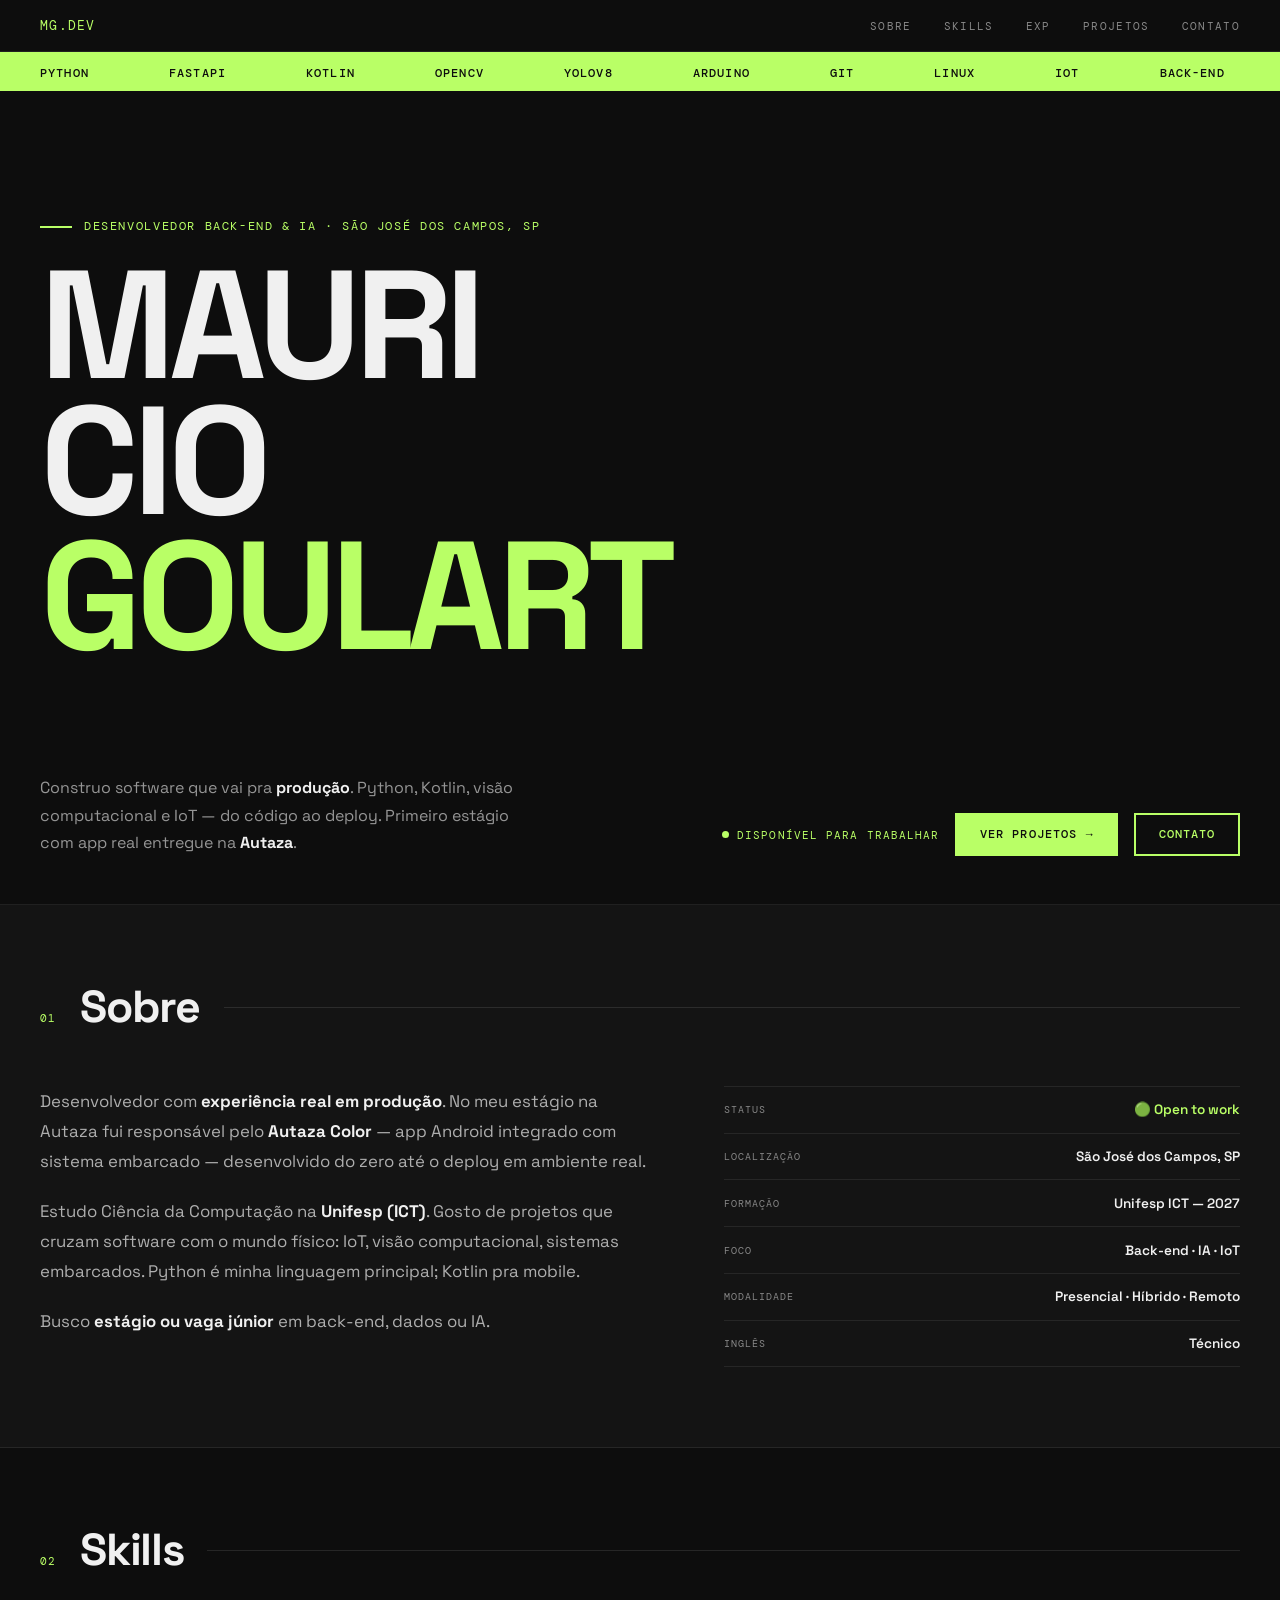
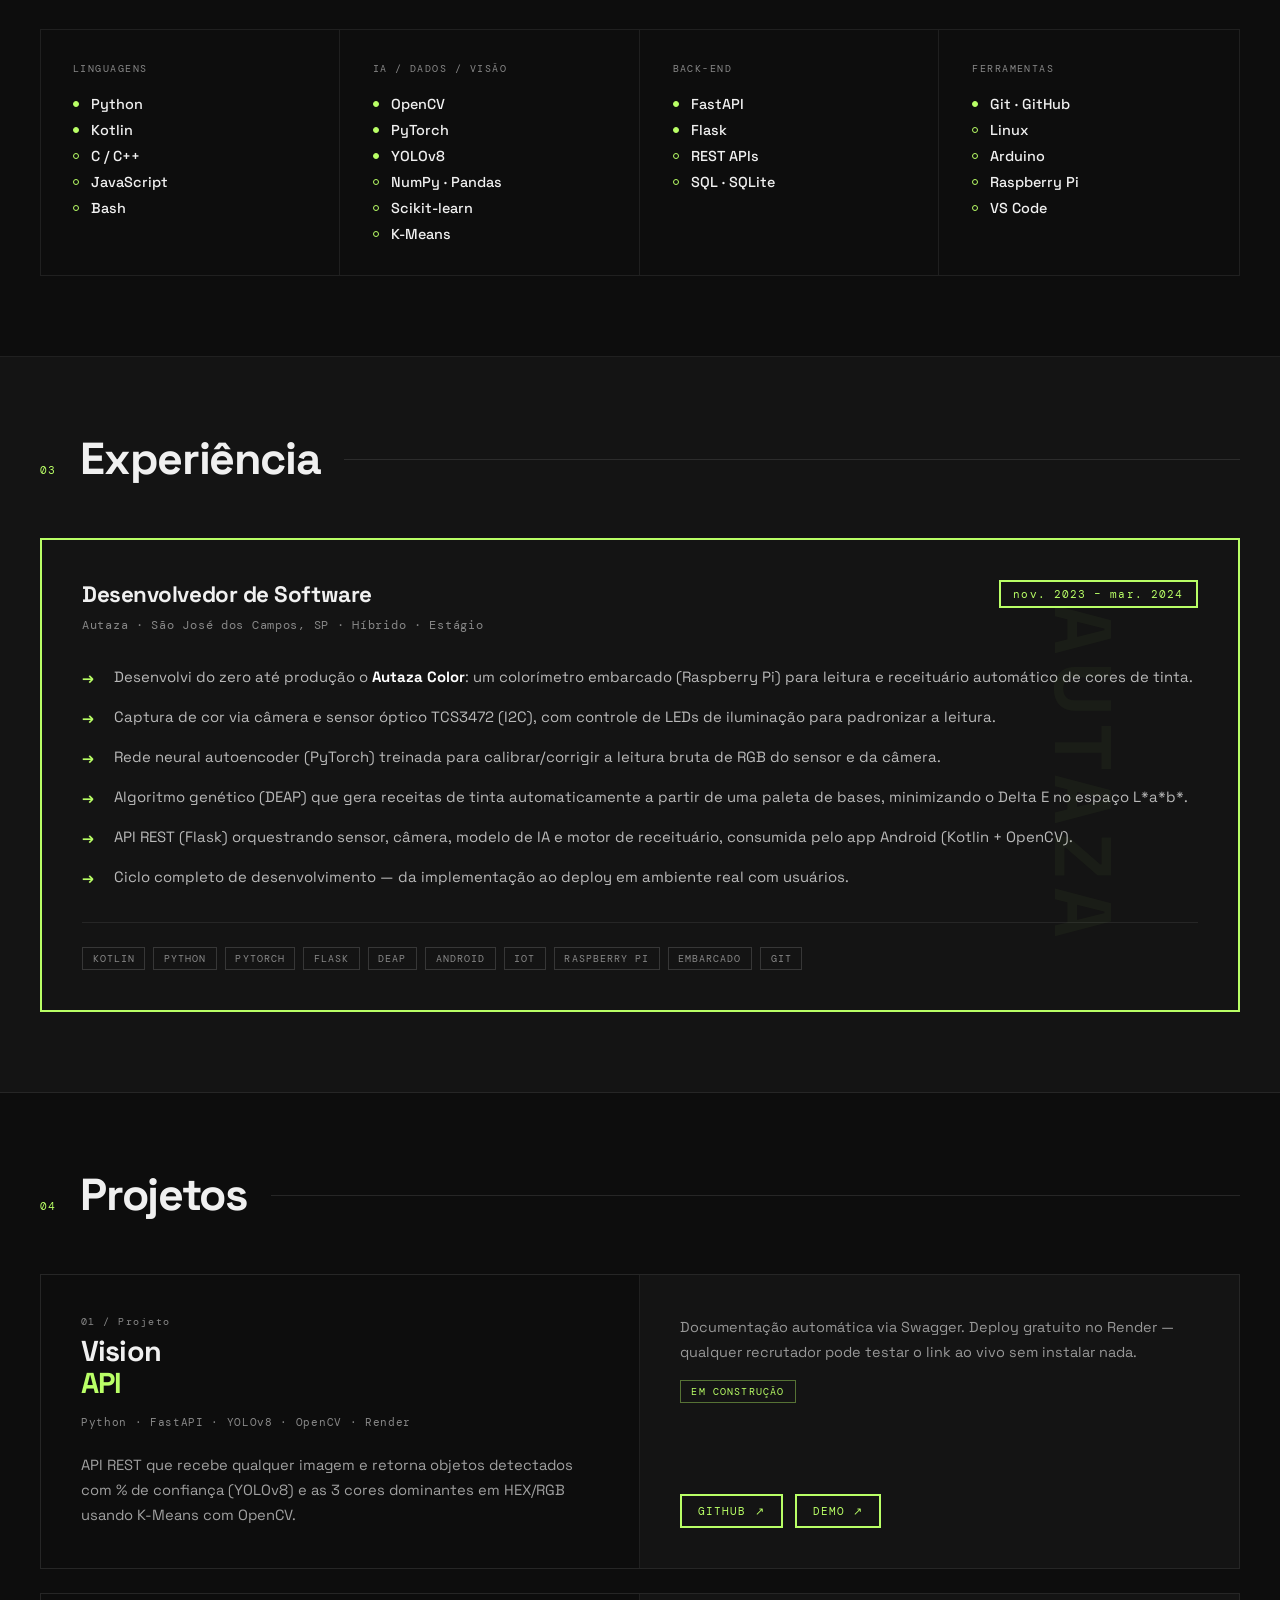
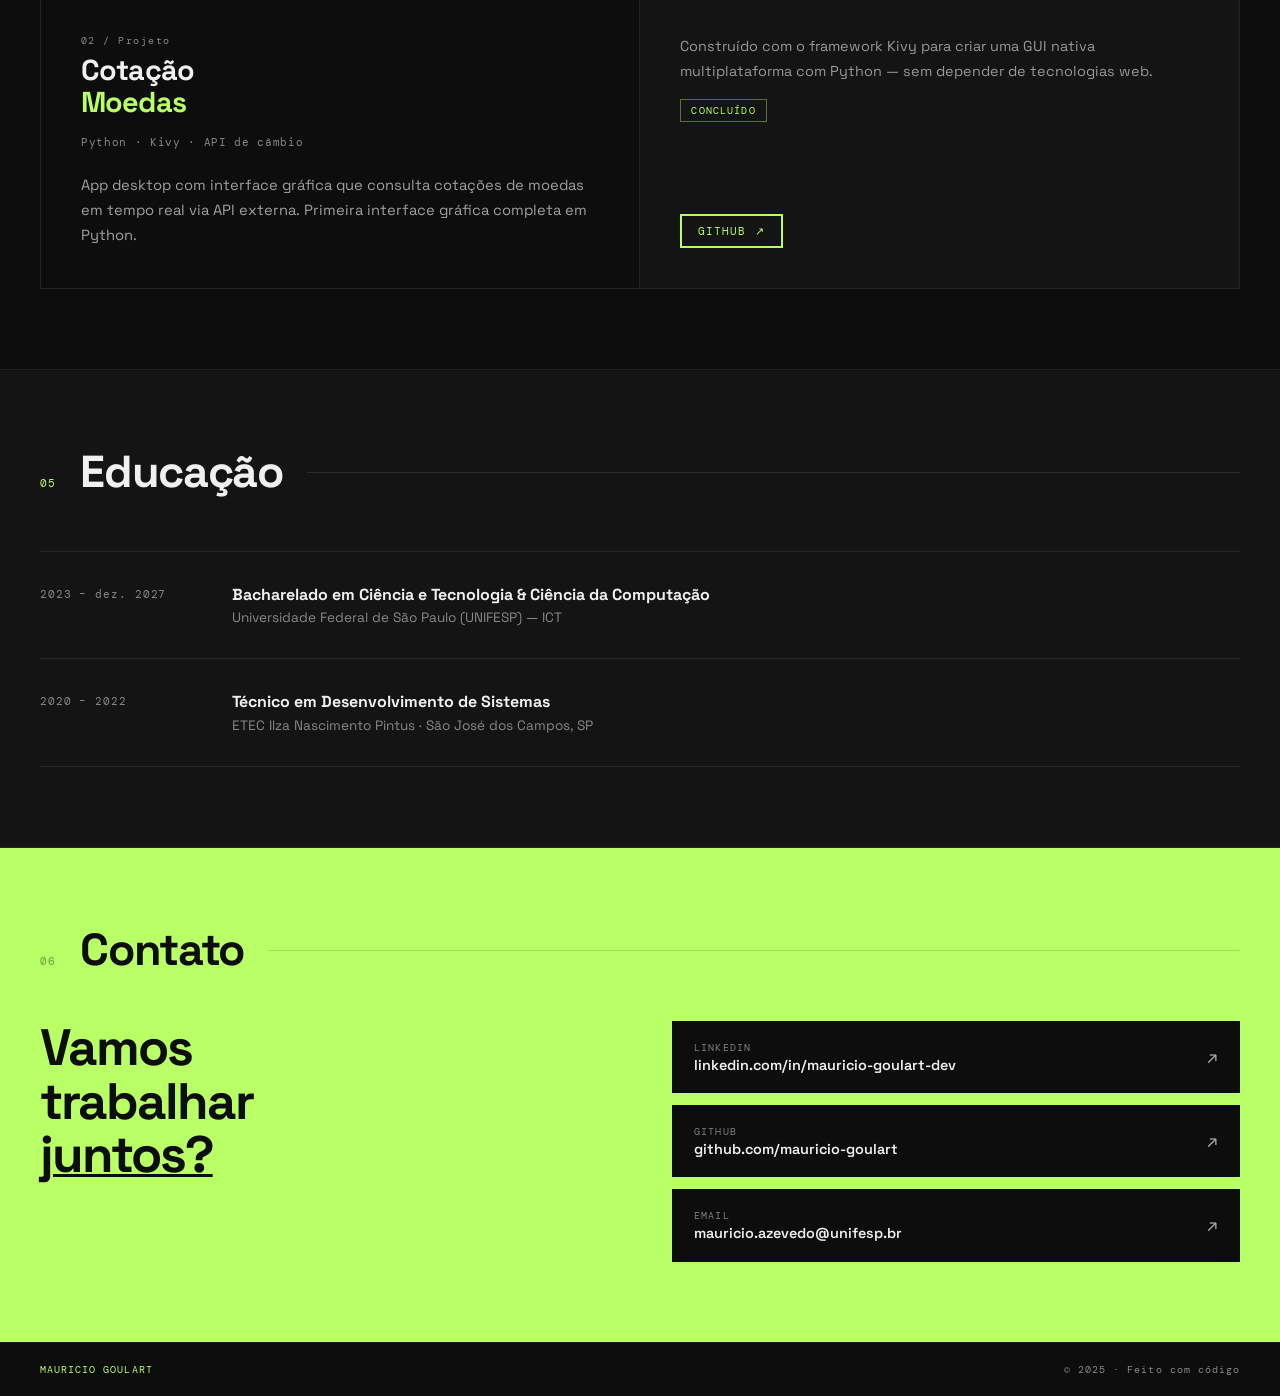
==== index.html @ f3f4cabe "Create index.html" ====
<!DOCTYPE html>
<html lang="pt-BR">
<head>
<meta charset="UTF-8"/>
<meta name="viewport" content="width=device-width, initial-scale=1.0"/>
<title>Mauricio Goulart — Dev</title>
<link href="https://fonts.googleapis.com/css2?family=Space+Grotesk:wght@400;500;700;800&family=DM+Mono:wght@400;500&display=swap" rel="stylesheet"/>
<style>
:root {
  --lime:#B9FF66;
  --black:#0D0D0D;
  --surface:#141414;
  --card:#1C1C1C;
  --white:#F0F0F0;
  --mid:#888;
  --border-lime:2px solid #B9FF66;
  --border-white:2px solid rgba(255,255,255,0.12);
  --shadow:5px 5px 0 #B9FF66;
  --f:  'Space Grotesk',sans-serif;
  --fm: 'DM Mono',monospace;
}
*,*::before,*::after{box-sizing:border-box;margin:0;padding:0;}
html{scroll-behavior:smooth;}
body{font-family:var(--f);background:var(--black);color:var(--white);overflow-x:hidden;}
a{color:inherit;text-decoration:none;}

/* ── SCROLLBAR ─────────── */
::-webkit-scrollbar{width:6px;}
::-webkit-scrollbar-track{background:#000;}
::-webkit-scrollbar-thumb{background:var(--lime);border-radius:0;}

/* ── NAV ─────────────────────────────────────────────────────────────── */
nav{
  position:sticky;top:0;z-index:99;
  display:flex;align-items:center;justify-content:space-between;
  padding:0 2.5rem;height:52px;
  background:var(--black);
  border-bottom:1px solid rgba(255,255,255,0.08);
}
.nav-logo{font-family:var(--fm);font-size:.8rem;color:var(--lime);letter-spacing:.1em;}
.nav-links{display:flex;gap:2rem;}
.nav-links a{
  font-family:var(--fm);font-size:.7rem;letter-spacing:.12em;
  text-transform:uppercase;color:var(--mid);
  transition:color .15s;
}
.nav-links a:hover{color:var(--lime);}

/* ── TICKER ───────────────────────────────────────────────────────────── */
.ticker{
  background:var(--lime);color:var(--black);
  overflow:hidden;white-space:nowrap;
  border-bottom:2px solid var(--black);
  padding:9px 0;
}
.ticker-inner{
  display:inline-block;
  animation:tick 30s linear infinite;
  font-family:var(--fm);font-size:.72rem;font-weight:500;letter-spacing:.1em;
}
.ticker-inner span{margin:0 2.5rem;}
@keyframes tick{from{transform:translateX(0);}to{transform:translateX(-50%);}}

/* ── HERO ─────────────────────────────────────────────────────────────── */
#hero{
  min-height:calc(100vh - 52px - 36px);
  display:grid;grid-template-rows:1fr auto;
  padding:4rem 2.5rem 3rem;
  position:relative;
  border-bottom:1px solid rgba(255,255,255,0.08);
}
.hero-main{display:flex;flex-direction:column;justify-content:center;}
.hero-tag{
  font-family:var(--fm);font-size:.72rem;color:var(--lime);
  letter-spacing:.14em;text-transform:uppercase;margin-bottom:1.5rem;
  display:flex;align-items:center;gap:.75rem;
}
.hero-tag::before{content:'';width:32px;height:2px;background:var(--lime);}
.hero-name{
  font-size:clamp(5rem,12vw,11rem);
  font-weight:800;line-height:.88;letter-spacing:-.04em;
  color:var(--white);
}
.hero-name .accent{color:var(--lime);}
.hero-bottom{
  display:flex;justify-content:space-between;align-items:flex-end;
  flex-wrap:wrap;gap:1.5rem;margin-top:3rem;
}
.hero-desc{
  max-width:480px;font-size:1rem;line-height:1.7;
  color:rgba(240,240,240,.6);font-weight:400;
}
.hero-desc strong{color:var(--white);}
.hero-ctas{display:flex;gap:1rem;flex-wrap:wrap;align-items:center;}
.btn{
  display:inline-flex;align-items:center;gap:.5rem;
  font-family:var(--fm);font-size:.72rem;font-weight:500;
  letter-spacing:.1em;text-transform:uppercase;
  padding:.75rem 1.4rem;
  border:var(--border-lime);
  transition:background .12s,color .12s,transform .1s,box-shadow .1s;
  cursor:pointer;
}
.btn-fill{background:var(--lime);color:var(--black);}
.btn-fill:hover{background:transparent;color:var(--lime);}
.btn-outline{background:transparent;color:var(--lime);}
.btn-outline:hover{background:var(--lime);color:var(--black);}
.btn:active{transform:translate(2px,2px);}

/* ── STATUS BADGE ─────────────────────────────────────────────────────── */
.status-badge{
  display:inline-flex;align-items:center;gap:.5rem;
  font-family:var(--fm);font-size:.68rem;letter-spacing:.1em;text-transform:uppercase;
  color:var(--lime);
}
.status-dot{
  width:7px;height:7px;border-radius:50%;
  background:var(--lime);
  animation:pulse 2s ease-in-out infinite;
}
@keyframes pulse{0%,100%{opacity:1;}50%{opacity:.3;}}

/* ── SECTION ──────────────────────────────────────────────────────────── */
.section{padding:5rem 2.5rem;border-bottom:1px solid rgba(255,255,255,0.08);}
.sec-head{
  display:flex;align-items:baseline;gap:1.5rem;
  margin-bottom:3.5rem;
}
.sec-num{
  font-family:var(--fm);font-size:.7rem;color:var(--lime);
  letter-spacing:.1em;flex-shrink:0;
}
.sec-title{
  font-size:clamp(1.8rem,4vw,2.8rem);font-weight:800;
  letter-spacing:-.03em;line-height:1;
}
.sec-line{
  flex:1;height:1px;background:rgba(255,255,255,0.1);
  align-self:center;
}

/* ── ABOUT ────────────────────────────────────────────────────────────── */
#about{background:var(--surface);}
.about-grid{display:grid;grid-template-columns:1.2fr 1fr;gap:4rem;align-items:start;}
.about-text{font-size:1.05rem;line-height:1.8;color:rgba(240,240,240,.7);}
.about-text strong{color:var(--white);}
.about-text p+p{margin-top:1.2rem;}
.about-facts{display:flex;flex-direction:column;gap:0;}
.fact{
  display:flex;justify-content:space-between;align-items:center;
  padding:.9rem 0;border-bottom:1px solid rgba(255,255,255,0.08);
  font-size:.85rem;
}
.fact:first-child{border-top:1px solid rgba(255,255,255,0.08);}
.fact-k{font-family:var(--fm);font-size:.65rem;letter-spacing:.1em;text-transform:uppercase;color:var(--mid);}
.fact-v{font-weight:600;color:var(--white);}
.fact-v.lime{color:var(--lime);}

/* ── SKILLS ───────────────────────────────────────────────────────────── */
#skills{background:var(--black);}
.skills-wrapper{display:grid;grid-template-columns:repeat(auto-fit,minmax(260px,1fr));gap:1px;border:1px solid rgba(255,255,255,0.08);}
.skill-group{
  padding:2rem;
  border-right:1px solid rgba(255,255,255,0.08);
  transition:background .15s;
}
.skill-group:hover{background:var(--surface);}
.skill-group:last-child{border-right:none;}
.skill-group-name{
  font-family:var(--fm);font-size:.65rem;letter-spacing:.14em;
  text-transform:uppercase;color:var(--mid);margin-bottom:1.25rem;
}
.skill-list{display:flex;flex-direction:column;gap:.5rem;}
.skill-item{
  display:flex;align-items:center;gap:.75rem;
  font-size:.9rem;font-weight:500;color:var(--white);
}
.skill-item::before{
  content:'';width:6px;height:6px;
  border:1.5px solid var(--lime);border-radius:50%;
  flex-shrink:0;
}
.skill-item.main::before{background:var(--lime);}

/* ── EXPERIENCE ───────────────────────────────────────────────────────── */
#experience{background:var(--surface);}
.exp-block{
  border:var(--border-lime);
  padding:2.5rem;
  position:relative;
  overflow:hidden;
}
.exp-block::before{
  content:'AUTAZA';
  position:absolute;right:-1rem;top:50%;
  transform:translateY(-50%) rotate(90deg);
  font-size:5rem;font-weight:800;
  color:rgba(185,255,102,.04);
  letter-spacing:.1em;
  pointer-events:none;user-select:none;
}
.exp-top{display:flex;justify-content:space-between;align-items:flex-start;flex-wrap:wrap;gap:1rem;margin-bottom:.5rem;}
.exp-role{font-size:1.4rem;font-weight:800;letter-spacing:-.02em;}
.exp-period{
  font-family:var(--fm);font-size:.68rem;letter-spacing:.1em;
  color:var(--lime);border:var(--border-lime);padding:.3rem .8rem;
  white-space:nowrap;align-self:flex-start;
}
.exp-company{
  font-family:var(--fm);font-size:.75rem;color:var(--mid);
  letter-spacing:.06em;margin-bottom:2rem;
}
.exp-items{display:flex;flex-direction:column;gap:.9rem;}
.exp-item{
  display:grid;grid-template-columns:20px 1fr;gap:.75rem;
  font-size:.93rem;line-height:1.65;color:rgba(240,240,240,.75);
}
.exp-item-arrow{color:var(--lime);font-weight:700;margin-top:1px;}
.exp-tags{display:flex;flex-wrap:wrap;gap:.5rem;margin-top:2rem;padding-top:1.5rem;border-top:1px solid rgba(255,255,255,0.08);}
.tag{
  font-family:var(--fm);font-size:.65rem;letter-spacing:.1em;text-transform:uppercase;
  padding:.25rem .6rem;border:1px solid rgba(255,255,255,0.15);color:var(--mid);
}

/* ── PROJECTS ─────────────────────────────────────────────────────────── */
#projects{background:var(--black);}
.proj-list{display:flex;flex-direction:column;gap:1.5rem;}
.proj-card{
  display:grid;grid-template-columns:1fr 1fr;
  border:1px solid rgba(255,255,255,0.1);
  transition:border-color .2s,box-shadow .2s,transform .15s;
}
.proj-card:hover{
  border-color:var(--lime);
  box-shadow:var(--shadow);
  transform:translate(-2px,-2px);
}
.proj-left{padding:2.5rem;border-right:1px solid rgba(255,255,255,0.08);}
.proj-right{padding:2.5rem;background:var(--surface);display:flex;flex-direction:column;justify-content:space-between;}
.proj-num{font-family:var(--fm);font-size:.65rem;letter-spacing:.14em;color:var(--mid);margin-bottom:.5rem;}
.proj-name{font-size:1.8rem;font-weight:800;letter-spacing:-.03em;margin-bottom:1rem;line-height:1.1;}
.proj-name .lime{color:var(--lime);}
.proj-stack{font-family:var(--fm);font-size:.7rem;color:var(--mid);letter-spacing:.06em;margin-bottom:1.5rem;}
.proj-desc{font-size:.92rem;line-height:1.7;color:rgba(240,240,240,.65);}
.proj-links{display:flex;gap:.75rem;flex-wrap:wrap;margin-top:auto;}
.proj-link{
  font-family:var(--fm);font-size:.68rem;letter-spacing:.1em;text-transform:uppercase;
  padding:.5rem 1rem;border:var(--border-lime);color:var(--lime);
  transition:background .12s,color .12s;
  display:inline-flex;align-items:center;gap:.4rem;
}
.proj-link:hover{background:var(--lime);color:var(--black);}
.proj-badge{
  font-family:var(--fm);font-size:.6rem;letter-spacing:.12em;text-transform:uppercase;
  padding:.25rem .65rem;border:1px solid rgba(185,255,102,.4);color:var(--lime);
  display:inline-block;margin-top:1rem;
}

/* ── EDUCATION ────────────────────────────────────────────────────────── */
#education{background:var(--surface);}
.edu-list{display:flex;flex-direction:column;gap:0;}
.edu-item{
  display:grid;grid-template-columns:160px 1fr;
  padding:2rem 0;border-bottom:1px solid rgba(255,255,255,0.08);
  gap:2rem;
}
.edu-item:first-child{border-top:1px solid rgba(255,255,255,0.08);}
.edu-year{
  font-family:var(--fm);font-size:.7rem;color:var(--mid);
  letter-spacing:.08em;padding-top:3px;
}
.edu-degree{font-size:1rem;font-weight:700;margin-bottom:.3rem;}
.edu-school{font-size:.85rem;color:var(--mid);}

/* ── CONTACT ──────────────────────────────────────────────────────────── */
#contact{
  background:var(--lime);color:var(--black);
  padding:5rem 2.5rem;
  border-bottom:none;
}
#contact .sec-title{color:var(--black);}
#contact .sec-num{color:rgba(0,0,0,.4);}
#contact .sec-line{background:rgba(0,0,0,.15);}
.contact-grid{display:grid;grid-template-columns:1fr 1fr;gap:4rem;align-items:start;}
.contact-cta{
  font-size:clamp(2rem,4vw,3.2rem);font-weight:800;
  letter-spacing:-.04em;line-height:1.05;
}
.contact-cta span{text-decoration:underline;text-decoration-thickness:3px;}
.contact-links{display:flex;flex-direction:column;gap:.75rem;}
.c-link{
  display:flex;justify-content:space-between;align-items:center;
  padding:1.1rem 1.25rem;
  background:var(--black);color:var(--white);
  border:2px solid var(--black);
  transition:background .12s,color .12s,transform .1s,box-shadow .1s;
}
.c-link:hover{
  background:transparent;color:var(--black);
  transform:translate(-2px,-2px);
  box-shadow:5px 5px 0 var(--black);
}
.c-link-left{display:flex;flex-direction:column;gap:2px;}
.c-link-label{font-family:var(--fm);font-size:.6rem;letter-spacing:.12em;text-transform:uppercase;opacity:.5;}
.c-link-val{font-weight:600;font-size:.9rem;}
.c-link-arrow{font-size:1.1rem;opacity:.7;}

/* ── FOOTER ───────────────────────────────────────────────────────────── */
footer{
  background:var(--black);
  border-top:1px solid rgba(255,255,255,0.08);
  padding:1.25rem 2.5rem;
  display:flex;justify-content:space-between;align-items:center;
  font-family:var(--fm);font-size:.65rem;letter-spacing:.1em;color:var(--mid);
}
footer span.lime{color:var(--lime);}

/* ── REVEAL ───────────────────────────────────────────────────────────── */
[data-reveal]{opacity:0;transform:translateY(20px);transition:opacity .5s ease,transform .5s ease;}
[data-reveal].on{opacity:1;transform:none;}

/* ── RESPONSIVE ───────────────────────────────────────────────────────── */
@media(max-width:800px){
  .about-grid,.proj-card,.contact-grid{grid-template-columns:1fr;}
  .proj-left{border-right:none;border-bottom:1px solid rgba(255,255,255,0.08);}
  .edu-item{grid-template-columns:1fr;gap:.5rem;}
  .hero-name{font-size:clamp(4rem,16vw,7rem);}
  .nav-links{display:none;}
  .section{padding:3.5rem 1.5rem;}
  nav,footer,#hero{padding-left:1.5rem;padding-right:1.5rem;}
  #contact{padding:3.5rem 1.5rem;}
  .skills-wrapper{grid-template-columns:1fr;}
  .skill-group{border-right:none;border-bottom:1px solid rgba(255,255,255,0.08);}
}
</style>
</head>
<body>

<!-- NAV -->
<nav>
  <span class="nav-logo">MG.DEV</span>
  <div class="nav-links">
    <a href="#about">Sobre</a>
    <a href="#skills">Skills</a>
    <a href="#experience">Exp</a>
    <a href="#projects">Projetos</a>
    <a href="#contact">Contato</a>
  </div>
</nav>

<!-- TICKER -->
<div class="ticker" aria-hidden="true">
  <div class="ticker-inner">
    <span>PYTHON</span><span>FASTAPI</span><span>KOTLIN</span><span>OPENCV</span><span>YOLOV8</span><span>ARDUINO</span><span>GIT</span><span>LINUX</span><span>IOT</span><span>BACK-END</span><span>IA</span><span>VISÃO COMPUTACIONAL</span><span>EMBARCADO</span><span>ANDROID</span><span>SQL</span>
    <span>PYTHON</span><span>FASTAPI</span><span>KOTLIN</span><span>OPENCV</span><span>YOLOV8</span><span>ARDUINO</span><span>GIT</span><span>LINUX</span><span>IOT</span><span>BACK-END</span><span>IA</span><span>VISÃO COMPUTACIONAL</span><span>EMBARCADO</span><span>ANDROID</span><span>SQL</span>
  </div>
</div>

<!-- HERO -->
<section id="hero">
  <div class="hero-main">
    <div class="hero-tag">Desenvolvedor Back-End & IA · São José dos Campos, SP</div>
    <h1 class="hero-name">
      MAURI<br>CIO<br><span class="accent">GOULART</span>
    </h1>
  </div>
  <div class="hero-bottom">
    <p class="hero-desc">Construo software que vai pra <strong>produção</strong>. Python, Kotlin, visão computacional e IoT — do código ao deploy. Primeiro estágio com app real entregue na <strong>Autaza</strong>.</p>
    <div class="hero-ctas">
      <div class="status-badge"><span class="status-dot"></span>Disponível para trabalhar</div>
      <a href="#projects" class="btn btn-fill">Ver projetos →</a>
      <a href="#contact" class="btn btn-outline">Contato</a>
    </div>
  </div>
</section>

<!-- ABOUT -->
<section id="about" class="section">
  <div class="sec-head">
    <span class="sec-num">01</span>
    <h2 class="sec-title">Sobre</h2>
    <div class="sec-line"></div>
  </div>
  <div class="about-grid" data-reveal>
    <div class="about-text">
      <p>Desenvolvedor com <strong>experiência real em produção</strong>. No meu estágio na Autaza fui responsável pelo <strong>Autaza Color</strong> — app Android integrado com sistema embarcado — desenvolvido do zero até o deploy em ambiente real.</p>
      <p>Estudo Ciência da Computação na <strong>Unifesp (ICT)</strong>. Gosto de projetos que cruzam software com o mundo físico: IoT, visão computacional, sistemas embarcados. Python é minha linguagem principal; Kotlin pra mobile.</p>
      <p>Busco <strong>estágio ou vaga júnior</strong> em back-end, dados ou IA.</p>
    </div>
    <div class="about-facts">
      <div class="fact"><span class="fact-k">Status</span><span class="fact-v lime">🟢 Open to work</span></div>
      <div class="fact"><span class="fact-k">Localização</span><span class="fact-v">São José dos Campos, SP</span></div>
      <div class="fact"><span class="fact-k">Formação</span><span class="fact-v">Unifesp ICT — 2027</span></div>
      <div class="fact"><span class="fact-k">Foco</span><span class="fact-v">Back-end · IA · IoT</span></div>
      <div class="fact"><span class="fact-k">Modalidade</span><span class="fact-v">Presencial · Híbrido · Remoto</span></div>
      <div class="fact"><span class="fact-k">Inglês</span><span class="fact-v">Técnico</span></div>
    </div>
  </div>
</section>

<!-- SKILLS -->
<section id="skills" class="section">
  <div class="sec-head">
    <span class="sec-num">02</span>
    <h2 class="sec-title">Skills</h2>
    <div class="sec-line"></div>
  </div>
  <div class="skills-wrapper" data-reveal>
    <div class="skill-group">
      <div class="skill-group-name">Linguagens</div>
      <div class="skill-list">
        <div class="skill-item main">Python</div>
        <div class="skill-item main">Kotlin</div>
        <div class="skill-item">C / C++</div>
        <div class="skill-item">JavaScript</div>
        <div class="skill-item">Bash</div>
      </div>
    </div>
    <div class="skill-group">
      <div class="skill-group-name">IA / Dados / Visão</div>
      <div class="skill-list">
        <div class="skill-item main">OpenCV</div>
        <div class="skill-item main">PyTorch</div>
        <div class="skill-item main">YOLOv8</div>
        <div class="skill-item">NumPy · Pandas</div>
        <div class="skill-item">Scikit-learn</div>
        <div class="skill-item">K-Means</div>
      </div>
    </div>
    <div class="skill-group">
      <div class="skill-group-name">Back-end</div>
      <div class="skill-list">
        <div class="skill-item main">FastAPI</div>
        <div class="skill-item main">Flask</div>
        <div class="skill-item">REST APIs</div>
        <div class="skill-item">SQL · SQLite</div>
      </div>
    </div>
    <div class="skill-group">
      <div class="skill-group-name">Ferramentas</div>
      <div class="skill-list">
        <div class="skill-item main">Git · GitHub</div>
        <div class="skill-item">Linux</div>
        <div class="skill-item">Arduino</div>
        <div class="skill-item">Raspberry Pi</div>
        <div class="skill-item">VS Code</div>
      </div>
    </div>
  </div>
</section>

<!-- EXPERIENCE -->
<section id="experience" class="section">
  <div class="sec-head">
    <span class="sec-num">03</span>
    <h2 class="sec-title">Experiência</h2>
    <div class="sec-line"></div>
  </div>
  <div class="exp-block" data-reveal>
    <div class="exp-top">
      <div class="exp-role">Desenvolvedor de Software</div>
      <div class="exp-period">nov. 2023 – mar. 2024</div>
    </div>
    <div class="exp-company">Autaza · São José dos Campos, SP · Híbrido · Estágio</div>
    <div class="exp-items">
      <div class="exp-item"><span class="exp-item-arrow">→</span><span>Desenvolvi do zero até produção o <strong style="color:#fff">Autaza Color</strong>: um colorímetro embarcado (Raspberry Pi) para leitura e receituário automático de cores de tinta.</span></div>
      <div class="exp-item"><span class="exp-item-arrow">→</span><span>Captura de cor via câmera e sensor óptico TCS3472 (I2C), com controle de LEDs de iluminação para padronizar a leitura.</span></div>
      <div class="exp-item"><span class="exp-item-arrow">→</span><span>Rede neural autoencoder (PyTorch) treinada para calibrar/corrigir a leitura bruta de RGB do sensor e da câmera.</span></div>
      <div class="exp-item"><span class="exp-item-arrow">→</span><span>Algoritmo genético (DEAP) que gera receitas de tinta automaticamente a partir de uma paleta de bases, minimizando o Delta E no espaço L*a*b*.</span></div>
      <div class="exp-item"><span class="exp-item-arrow">→</span><span>API REST (Flask) orquestrando sensor, câmera, modelo de IA e motor de receituário, consumida pelo app Android (Kotlin + OpenCV).</span></div>
      <div class="exp-item"><span class="exp-item-arrow">→</span><span>Ciclo completo de desenvolvimento — da implementação ao deploy em ambiente real com usuários.</span></div>
    </div>
    <div class="exp-tags">
      <span class="tag">Kotlin</span>
      <span class="tag">Python</span>
      <span class="tag">PyTorch</span>
      <span class="tag">Flask</span>
      <span class="tag">DEAP</span>
      <span class="tag">Android</span>
      <span class="tag">IoT</span>
      <span class="tag">Raspberry Pi</span>
      <span class="tag">Embarcado</span>
      <span class="tag">Git</span>
    </div>
  </div>
</section>

<!-- PROJECTS -->
<section id="projects" class="section">
  <div class="sec-head">
    <span class="sec-num">04</span>
    <h2 class="sec-title">Projetos</h2>
    <div class="sec-line"></div>
  </div>
  <div class="proj-list" data-reveal>

    <div class="proj-card">
      <div class="proj-left">
        <div class="proj-num">01 / Projeto</div>
        <div class="proj-name">Vision<br><span class="lime">API</span></div>
        <div class="proj-stack">Python · FastAPI · YOLOv8 · OpenCV · Render</div>
        <p class="proj-desc">API REST que recebe qualquer imagem e retorna objetos detectados com % de confiança (YOLOv8) e as 3 cores dominantes em HEX/RGB usando K-Means com OpenCV.</p>
      </div>
      <div class="proj-right">
        <div>
          <p style="font-size:.9rem;line-height:1.7;color:rgba(240,240,240,.6);">Documentação automática via Swagger. Deploy gratuito no Render — qualquer recrutador pode testar o link ao vivo sem instalar nada.</p>
          <div class="proj-badge">Em construção</div>
        </div>
        <div class="proj-links">
          <a href="https://github.com/mauricio-goulart/vision-api" target="_blank" class="proj-link">GitHub ↗</a>
          <a href="#" class="proj-link">Demo ↗</a>
        </div>
      </div>
    </div>

    <div class="proj-card">
      <div class="proj-left">
        <div class="proj-num">02 / Projeto</div>
        <div class="proj-name">Cotação<br><span class="lime">Moedas</span></div>
        <div class="proj-stack">Python · Kivy · API de câmbio</div>
        <p class="proj-desc">App desktop com interface gráfica que consulta cotações de moedas em tempo real via API externa. Primeira interface gráfica completa em Python.</p>
      </div>
      <div class="proj-right">
        <div>
          <p style="font-size:.9rem;line-height:1.7;color:rgba(240,240,240,.6);">Construído com o framework Kivy para criar uma GUI nativa multiplataforma com Python — sem depender de tecnologias web.</p>
          <div class="proj-badge">Concluído</div>
        </div>
        <div class="proj-links">
          <a href="https://github.com/mauricio-goulart" target="_blank" class="proj-link">GitHub ↗</a>
        </div>
      </div>
    </div>

  </div>
</section>

<!-- EDUCATION -->
<section id="education" class="section">
  <div class="sec-head">
    <span class="sec-num">05</span>
    <h2 class="sec-title">Educação</h2>
    <div class="sec-line"></div>
  </div>
  <div class="edu-list" data-reveal>
    <div class="edu-item">
      <div class="edu-year">2023 – dez. 2027</div>
      <div>
        <div class="edu-degree">Bacharelado em Ciência e Tecnologia & Ciência da Computação</div>
        <div class="edu-school">Universidade Federal de São Paulo (UNIFESP) — ICT</div>
      </div>
    </div>
    <div class="edu-item">
      <div class="edu-year">2020 – 2022</div>
      <div>
        <div class="edu-degree">Técnico em Desenvolvimento de Sistemas</div>
        <div class="edu-school">ETEC Ilza Nascimento Pintus · São José dos Campos, SP</div>
      </div>
    </div>
  </div>
</section>

<!-- CONTACT -->
<section id="contact">
  <div class="sec-head" style="margin-bottom:3rem;">
    <span class="sec-num">06</span>
    <h2 class="sec-title">Contato</h2>
    <div class="sec-line"></div>
  </div>
  <div class="contact-grid" data-reveal>
    <div class="contact-cta">Vamos<br>trabalhar<br><span>juntos?</span></div>
    <div class="contact-links">
      <a href="https://linkedin.com/in/mauricio-goulart-dev" target="_blank" class="c-link">
        <div class="c-link-left">
          <span class="c-link-label">LinkedIn</span>
          <span class="c-link-val">linkedin.com/in/mauricio-goulart-dev</span>
        </div>
        <span class="c-link-arrow">↗</span>
      </a>
      <a href="https://github.com/mauricio-goulart" target="_blank" class="c-link">
        <div class="c-link-left">
          <span class="c-link-label">GitHub</span>
          <span class="c-link-val">github.com/mauricio-goulart</span>
        </div>
        <span class="c-link-arrow">↗</span>
      </a>
      <a href="mailto:mauricio.azevedo@unifesp.br" class="c-link">
        <div class="c-link-left">
          <span class="c-link-label">Email</span>
          <span class="c-link-val">mauricio.azevedo@unifesp.br</span>
        </div>
        <span class="c-link-arrow">↗</span>
      </a>
    </div>
  </div>
</section>

<!-- FOOTER -->
<footer>
  <span class="lime">MAURICIO GOULART</span>
  <span>© 2025 · Feito com código</span>
</footer>

<script>
const els = document.querySelectorAll('[data-reveal]');
const obs = new IntersectionObserver(e => e.forEach(x => { if(x.isIntersecting) x.target.classList.add('on'); }), {threshold:.1});
els.forEach(el => obs.observe(el));
</script>
</body>
</html>
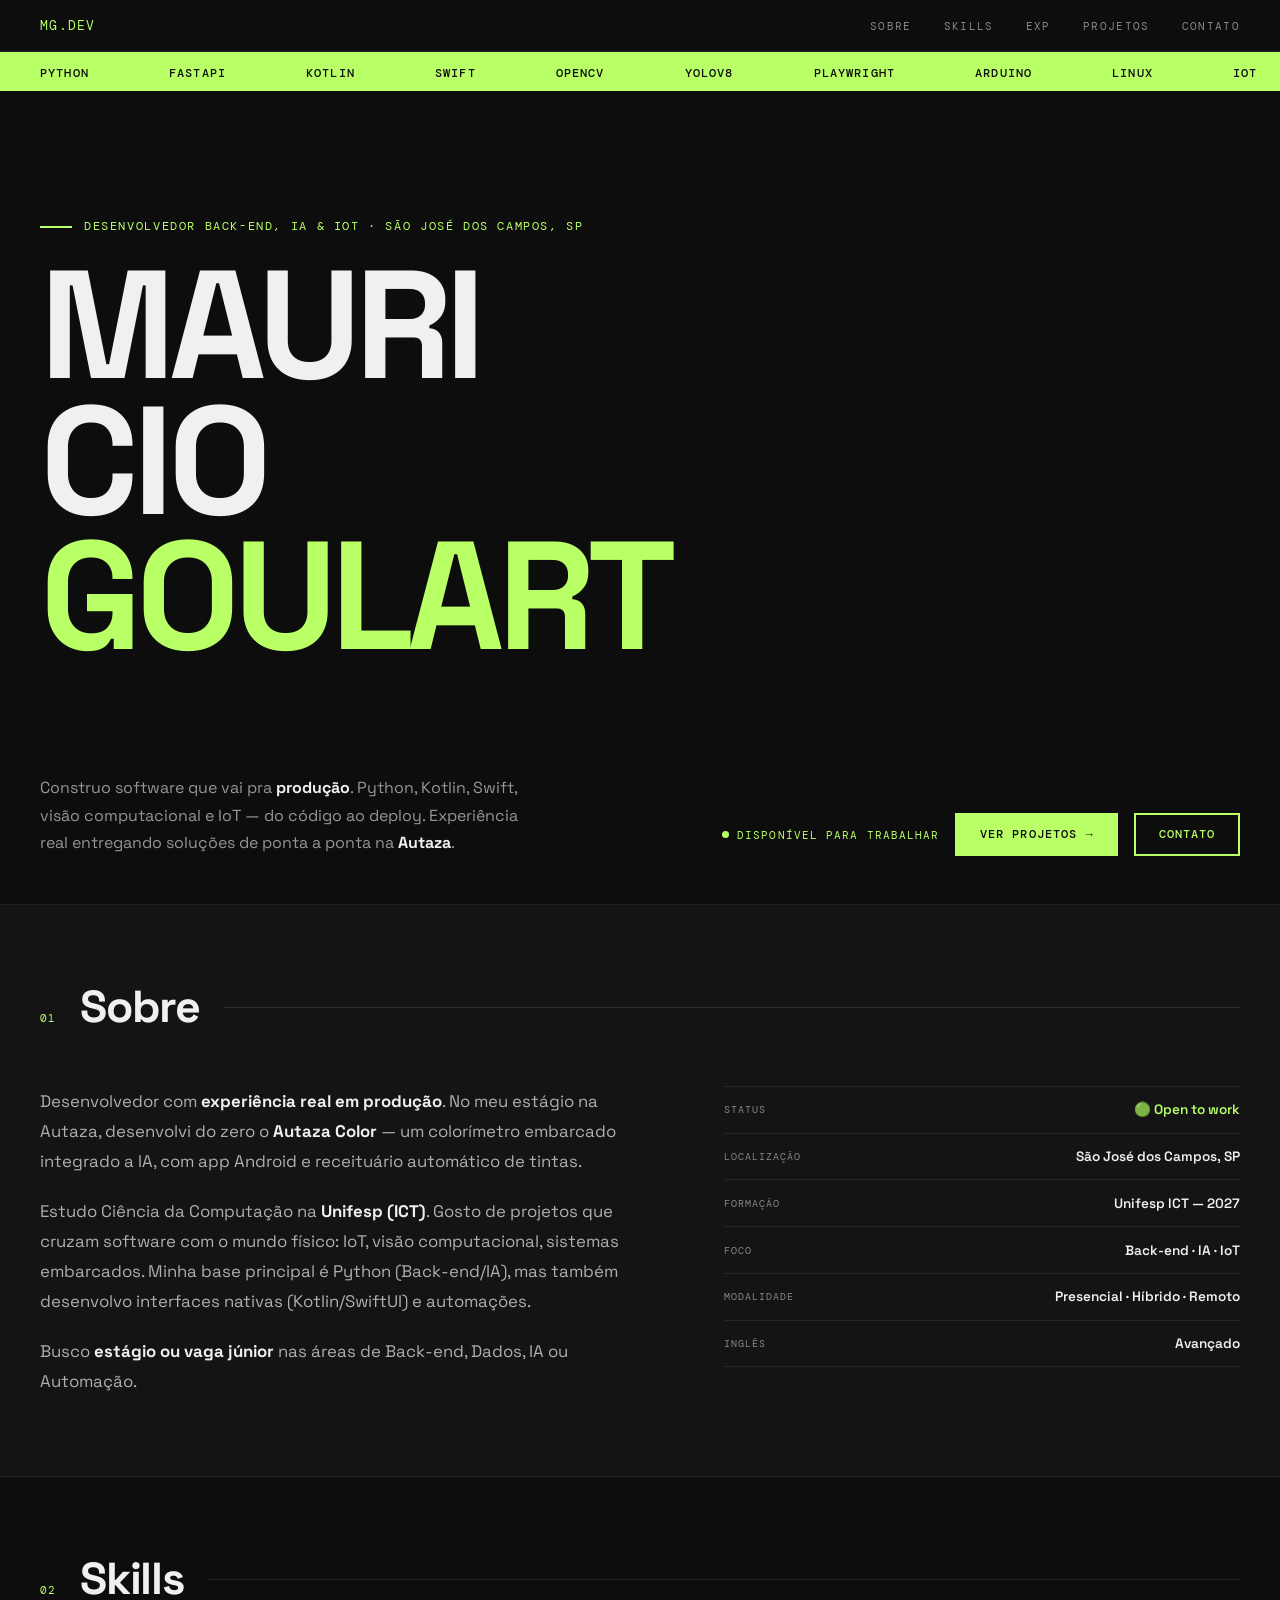
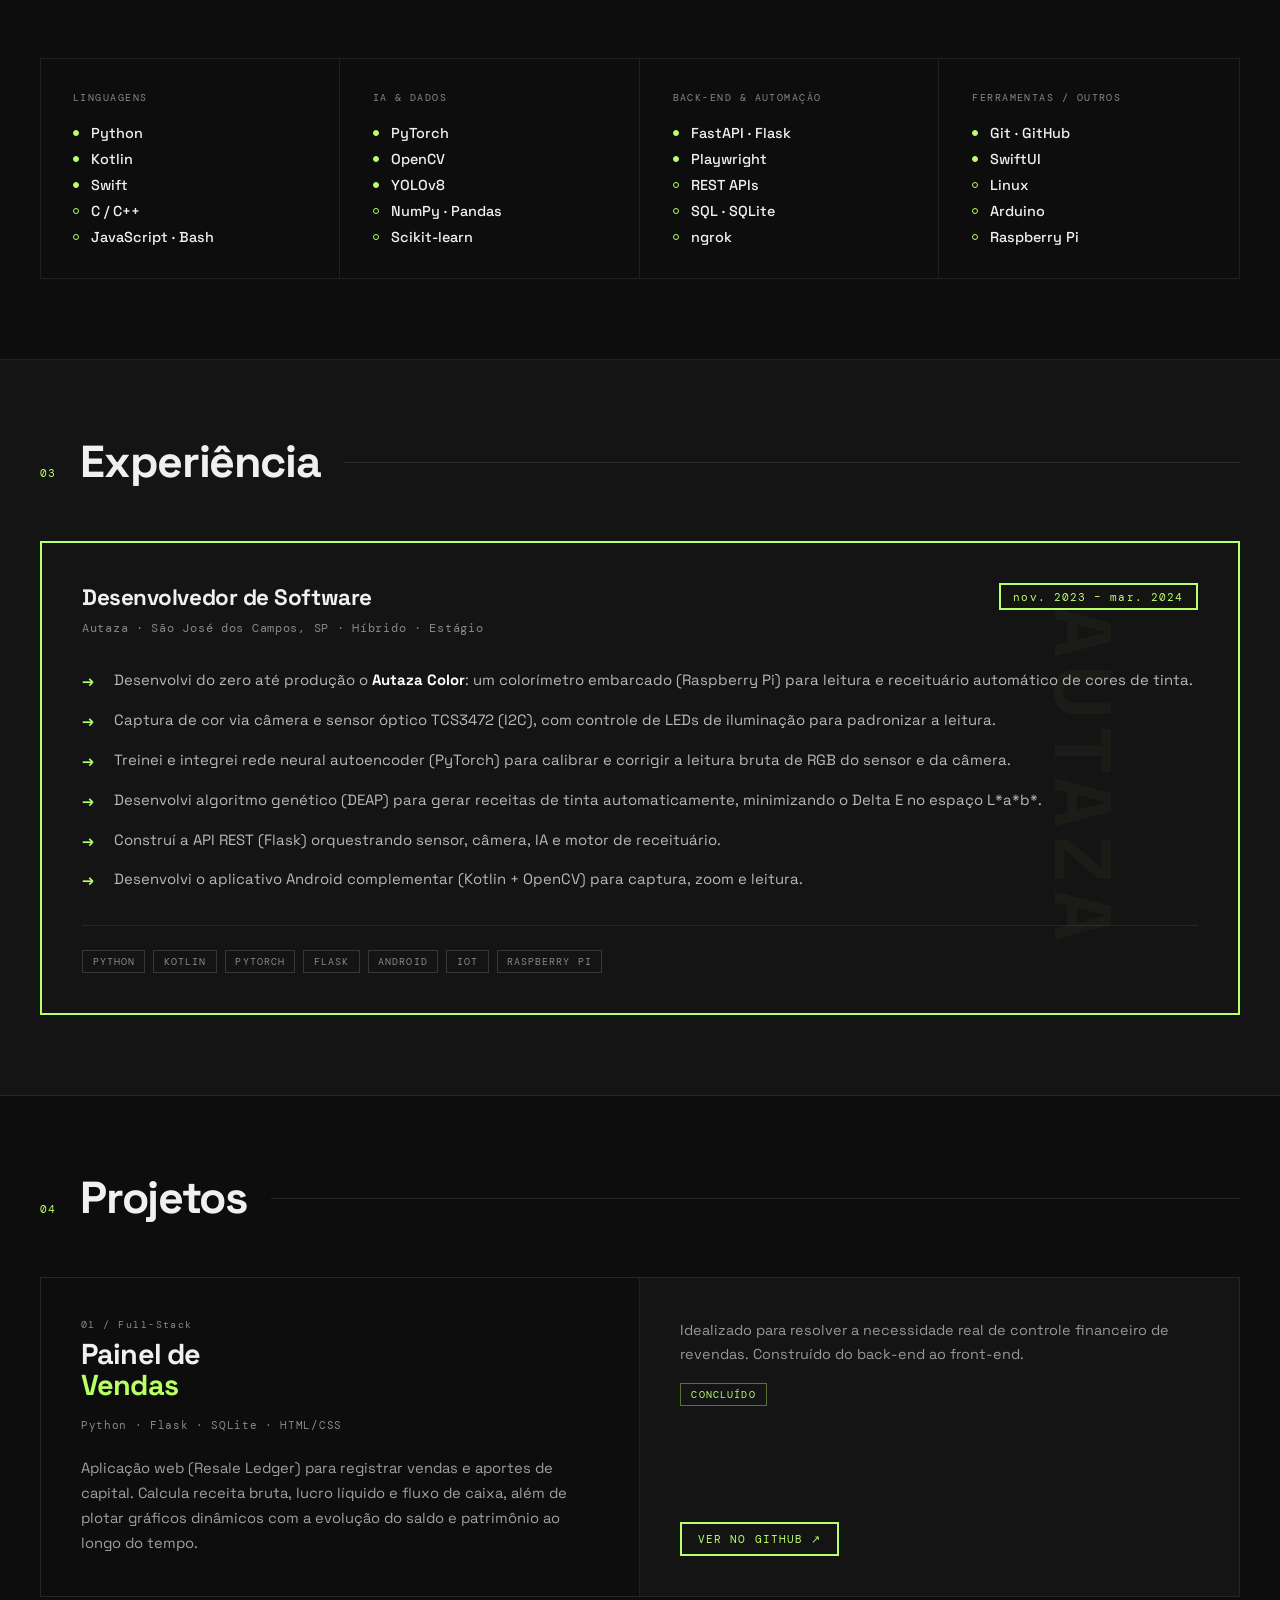
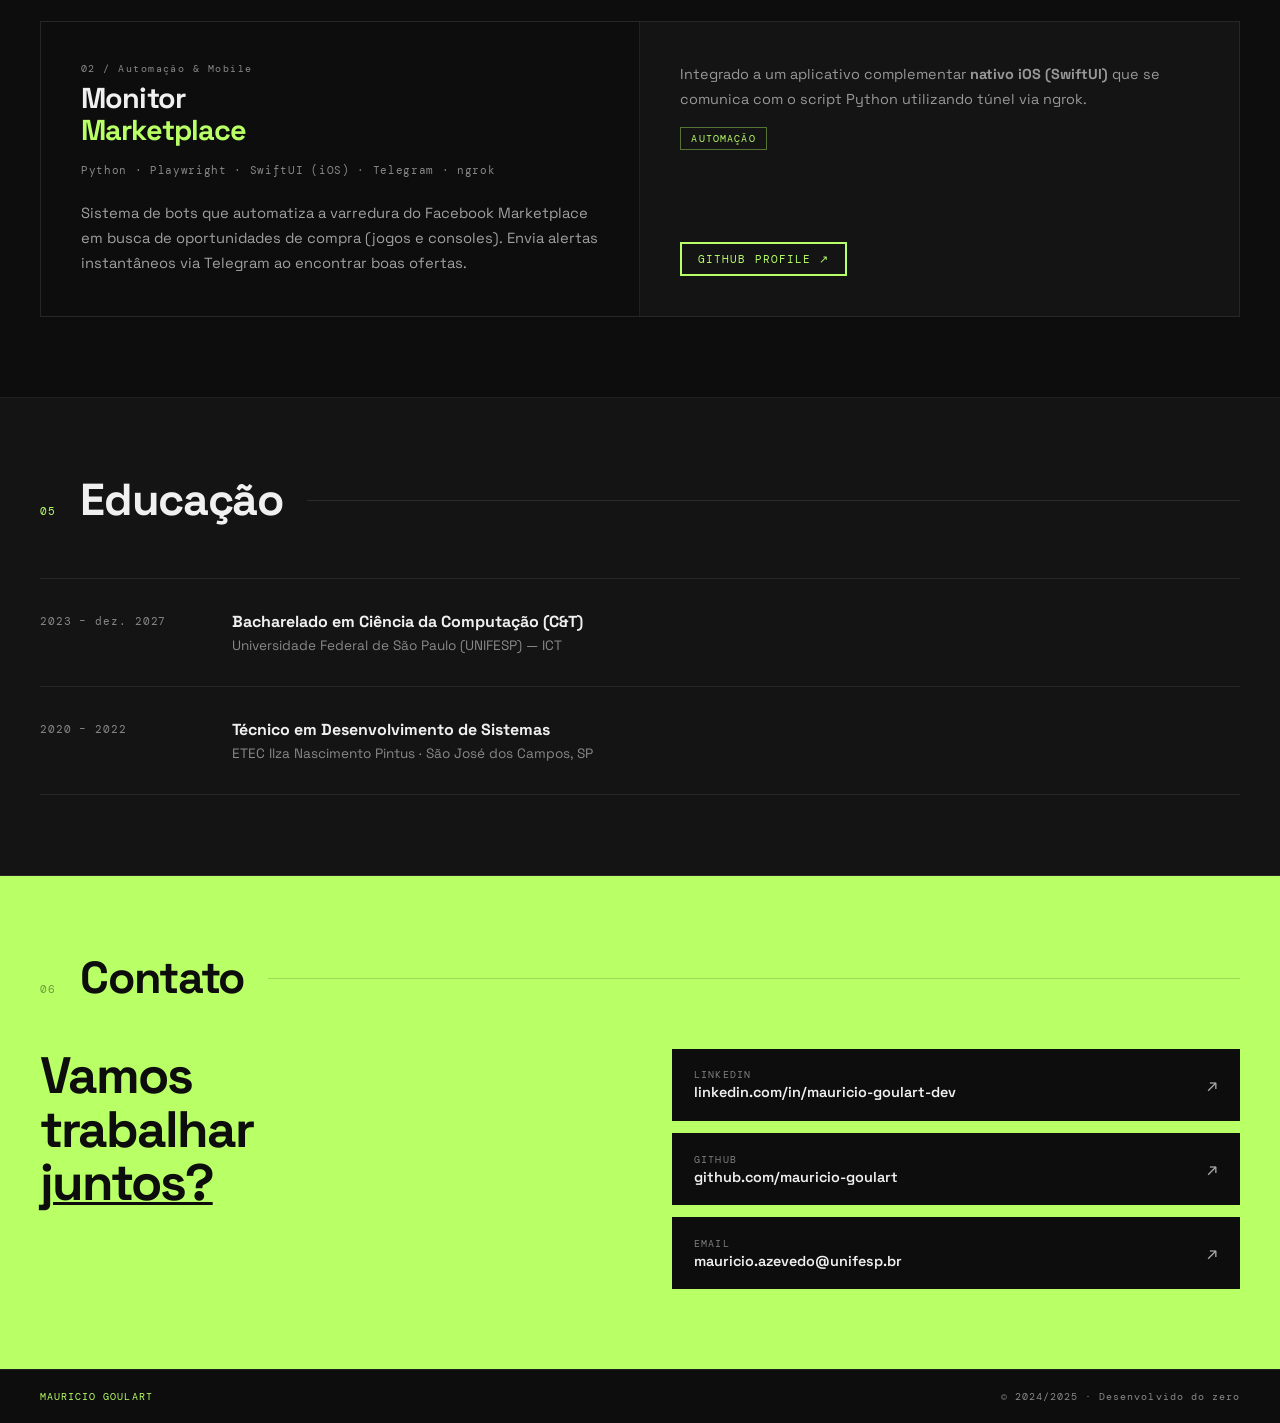
==== commit c7efe584: "index" ====
--- a/index.html
+++ b/index.html
@@ -1,609 +1,281 @@
 <!DOCTYPE html>
 <html lang="pt-BR">
 <head>
-<meta charset="UTF-8"/>
-<meta name="viewport" content="width=device-width, initial-scale=1.0"/>
-<title>Mauricio Goulart — Dev</title>
-<link href="https://fonts.googleapis.com/css2?family=Space+Grotesk:wght@400;500;700;800&family=DM+Mono:wght@400;500&display=swap" rel="stylesheet"/>
-<style>
-:root {
-  --lime:#B9FF66;
-  --black:#0D0D0D;
-  --surface:#141414;
-  --card:#1C1C1C;
-  --white:#F0F0F0;
-  --mid:#888;
-  --border-lime:2px solid #B9FF66;
-  --border-white:2px solid rgba(255,255,255,0.12);
-  --shadow:5px 5px 0 #B9FF66;
-  --f:  'Space Grotesk',sans-serif;
-  --fm: 'DM Mono',monospace;
-}
-*,*::before,*::after{box-sizing:border-box;margin:0;padding:0;}
-html{scroll-behavior:smooth;}
-body{font-family:var(--f);background:var(--black);color:var(--white);overflow-x:hidden;}
-a{color:inherit;text-decoration:none;}
-
-/* ── SCROLLBAR ─────────── */
-::-webkit-scrollbar{width:6px;}
-::-webkit-scrollbar-track{background:#000;}
-::-webkit-scrollbar-thumb{background:var(--lime);border-radius:0;}
-
-/* ── NAV ─────────────────────────────────────────────────────────────── */
-nav{
-  position:sticky;top:0;z-index:99;
-  display:flex;align-items:center;justify-content:space-between;
-  padding:0 2.5rem;height:52px;
-  background:var(--black);
-  border-bottom:1px solid rgba(255,255,255,0.08);
-}
-.nav-logo{font-family:var(--fm);font-size:.8rem;color:var(--lime);letter-spacing:.1em;}
-.nav-links{display:flex;gap:2rem;}
-.nav-links a{
-  font-family:var(--fm);font-size:.7rem;letter-spacing:.12em;
-  text-transform:uppercase;color:var(--mid);
-  transition:color .15s;
-}
-.nav-links a:hover{color:var(--lime);}
-
-/* ── TICKER ───────────────────────────────────────────────────────────── */
-.ticker{
-  background:var(--lime);color:var(--black);
-  overflow:hidden;white-space:nowrap;
-  border-bottom:2px solid var(--black);
-  padding:9px 0;
-}
-.ticker-inner{
-  display:inline-block;
-  animation:tick 30s linear infinite;
-  font-family:var(--fm);font-size:.72rem;font-weight:500;letter-spacing:.1em;
-}
-.ticker-inner span{margin:0 2.5rem;}
-@keyframes tick{from{transform:translateX(0);}to{transform:translateX(-50%);}}
-
-/* ── HERO ─────────────────────────────────────────────────────────────── */
-#hero{
-  min-height:calc(100vh - 52px - 36px);
-  display:grid;grid-template-rows:1fr auto;
-  padding:4rem 2.5rem 3rem;
-  position:relative;
-  border-bottom:1px solid rgba(255,255,255,0.08);
-}
-.hero-main{display:flex;flex-direction:column;justify-content:center;}
-.hero-tag{
-  font-family:var(--fm);font-size:.72rem;color:var(--lime);
-  letter-spacing:.14em;text-transform:uppercase;margin-bottom:1.5rem;
-  display:flex;align-items:center;gap:.75rem;
-}
-.hero-tag::before{content:'';width:32px;height:2px;background:var(--lime);}
-.hero-name{
-  font-size:clamp(5rem,12vw,11rem);
-  font-weight:800;line-height:.88;letter-spacing:-.04em;
-  color:var(--white);
-}
-.hero-name .accent{color:var(--lime);}
-.hero-bottom{
-  display:flex;justify-content:space-between;align-items:flex-end;
-  flex-wrap:wrap;gap:1.5rem;margin-top:3rem;
-}
-.hero-desc{
-  max-width:480px;font-size:1rem;line-height:1.7;
-  color:rgba(240,240,240,.6);font-weight:400;
-}
-.hero-desc strong{color:var(--white);}
-.hero-ctas{display:flex;gap:1rem;flex-wrap:wrap;align-items:center;}
-.btn{
-  display:inline-flex;align-items:center;gap:.5rem;
-  font-family:var(--fm);font-size:.72rem;font-weight:500;
-  letter-spacing:.1em;text-transform:uppercase;
-  padding:.75rem 1.4rem;
-  border:var(--border-lime);
-  transition:background .12s,color .12s,transform .1s,box-shadow .1s;
-  cursor:pointer;
-}
-.btn-fill{background:var(--lime);color:var(--black);}
-.btn-fill:hover{background:transparent;color:var(--lime);}
-.btn-outline{background:transparent;color:var(--lime);}
-.btn-outline:hover{background:var(--lime);color:var(--black);}
-.btn:active{transform:translate(2px,2px);}
-
-/* ── STATUS BADGE ─────────────────────────────────────────────────────── */
-.status-badge{
-  display:inline-flex;align-items:center;gap:.5rem;
-  font-family:var(--fm);font-size:.68rem;letter-spacing:.1em;text-transform:uppercase;
-  color:var(--lime);
-}
-.status-dot{
-  width:7px;height:7px;border-radius:50%;
-  background:var(--lime);
-  animation:pulse 2s ease-in-out infinite;
-}
-@keyframes pulse{0%,100%{opacity:1;}50%{opacity:.3;}}
-
-/* ── SECTION ──────────────────────────────────────────────────────────── */
-.section{padding:5rem 2.5rem;border-bottom:1px solid rgba(255,255,255,0.08);}
-.sec-head{
-  display:flex;align-items:baseline;gap:1.5rem;
-  margin-bottom:3.5rem;
-}
-.sec-num{
-  font-family:var(--fm);font-size:.7rem;color:var(--lime);
-  letter-spacing:.1em;flex-shrink:0;
-}
-.sec-title{
-  font-size:clamp(1.8rem,4vw,2.8rem);font-weight:800;
-  letter-spacing:-.03em;line-height:1;
-}
-.sec-line{
-  flex:1;height:1px;background:rgba(255,255,255,0.1);
-  align-self:center;
-}
-
-/* ── ABOUT ────────────────────────────────────────────────────────────── */
-#about{background:var(--surface);}
-.about-grid{display:grid;grid-template-columns:1.2fr 1fr;gap:4rem;align-items:start;}
-.about-text{font-size:1.05rem;line-height:1.8;color:rgba(240,240,240,.7);}
-.about-text strong{color:var(--white);}
-.about-text p+p{margin-top:1.2rem;}
-.about-facts{display:flex;flex-direction:column;gap:0;}
-.fact{
-  display:flex;justify-content:space-between;align-items:center;
-  padding:.9rem 0;border-bottom:1px solid rgba(255,255,255,0.08);
-  font-size:.85rem;
-}
-.fact:first-child{border-top:1px solid rgba(255,255,255,0.08);}
-.fact-k{font-family:var(--fm);font-size:.65rem;letter-spacing:.1em;text-transform:uppercase;color:var(--mid);}
-.fact-v{font-weight:600;color:var(--white);}
-.fact-v.lime{color:var(--lime);}
-
-/* ── SKILLS ───────────────────────────────────────────────────────────── */
-#skills{background:var(--black);}
-.skills-wrapper{display:grid;grid-template-columns:repeat(auto-fit,minmax(260px,1fr));gap:1px;border:1px solid rgba(255,255,255,0.08);}
-.skill-group{
-  padding:2rem;
-  border-right:1px solid rgba(255,255,255,0.08);
-  transition:background .15s;
-}
-.skill-group:hover{background:var(--surface);}
-.skill-group:last-child{border-right:none;}
-.skill-group-name{
-  font-family:var(--fm);font-size:.65rem;letter-spacing:.14em;
-  text-transform:uppercase;color:var(--mid);margin-bottom:1.25rem;
-}
-.skill-list{display:flex;flex-direction:column;gap:.5rem;}
-.skill-item{
-  display:flex;align-items:center;gap:.75rem;
-  font-size:.9rem;font-weight:500;color:var(--white);
-}
-.skill-item::before{
-  content:'';width:6px;height:6px;
-  border:1.5px solid var(--lime);border-radius:50%;
-  flex-shrink:0;
-}
-.skill-item.main::before{background:var(--lime);}
-
-/* ── EXPERIENCE ───────────────────────────────────────────────────────── */
-#experience{background:var(--surface);}
-.exp-block{
-  border:var(--border-lime);
-  padding:2.5rem;
-  position:relative;
-  overflow:hidden;
-}
-.exp-block::before{
-  content:'AUTAZA';
-  position:absolute;right:-1rem;top:50%;
-  transform:translateY(-50%) rotate(90deg);
-  font-size:5rem;font-weight:800;
-  color:rgba(185,255,102,.04);
-  letter-spacing:.1em;
-  pointer-events:none;user-select:none;
-}
-.exp-top{display:flex;justify-content:space-between;align-items:flex-start;flex-wrap:wrap;gap:1rem;margin-bottom:.5rem;}
-.exp-role{font-size:1.4rem;font-weight:800;letter-spacing:-.02em;}
-.exp-period{
-  font-family:var(--fm);font-size:.68rem;letter-spacing:.1em;
-  color:var(--lime);border:var(--border-lime);padding:.3rem .8rem;
-  white-space:nowrap;align-self:flex-start;
-}
-.exp-company{
-  font-family:var(--fm);font-size:.75rem;color:var(--mid);
-  letter-spacing:.06em;margin-bottom:2rem;
-}
-.exp-items{display:flex;flex-direction:column;gap:.9rem;}
-.exp-item{
-  display:grid;grid-template-columns:20px 1fr;gap:.75rem;
-  font-size:.93rem;line-height:1.65;color:rgba(240,240,240,.75);
-}
-.exp-item-arrow{color:var(--lime);font-weight:700;margin-top:1px;}
-.exp-tags{display:flex;flex-wrap:wrap;gap:.5rem;margin-top:2rem;padding-top:1.5rem;border-top:1px solid rgba(255,255,255,0.08);}
-.tag{
-  font-family:var(--fm);font-size:.65rem;letter-spacing:.1em;text-transform:uppercase;
-  padding:.25rem .6rem;border:1px solid rgba(255,255,255,0.15);color:var(--mid);
-}
-
-/* ── PROJECTS ─────────────────────────────────────────────────────────── */
-#projects{background:var(--black);}
-.proj-list{display:flex;flex-direction:column;gap:1.5rem;}
-.proj-card{
-  display:grid;grid-template-columns:1fr 1fr;
-  border:1px solid rgba(255,255,255,0.1);
-  transition:border-color .2s,box-shadow .2s,transform .15s;
-}
-.proj-card:hover{
-  border-color:var(--lime);
-  box-shadow:var(--shadow);
-  transform:translate(-2px,-2px);
-}
-.proj-left{padding:2.5rem;border-right:1px solid rgba(255,255,255,0.08);}
-.proj-right{padding:2.5rem;background:var(--surface);display:flex;flex-direction:column;justify-content:space-between;}
-.proj-num{font-family:var(--fm);font-size:.65rem;letter-spacing:.14em;color:var(--mid);margin-bottom:.5rem;}
-.proj-name{font-size:1.8rem;font-weight:800;letter-spacing:-.03em;margin-bottom:1rem;line-height:1.1;}
-.proj-name .lime{color:var(--lime);}
-.proj-stack{font-family:var(--fm);font-size:.7rem;color:var(--mid);letter-spacing:.06em;margin-bottom:1.5rem;}
-.proj-desc{font-size:.92rem;line-height:1.7;color:rgba(240,240,240,.65);}
-.proj-links{display:flex;gap:.75rem;flex-wrap:wrap;margin-top:auto;}
-.proj-link{
-  font-family:var(--fm);font-size:.68rem;letter-spacing:.1em;text-transform:uppercase;
-  padding:.5rem 1rem;border:var(--border-lime);color:var(--lime);
-  transition:background .12s,color .12s;
-  display:inline-flex;align-items:center;gap:.4rem;
-}
-.proj-link:hover{background:var(--lime);color:var(--black);}
-.proj-badge{
-  font-family:var(--fm);font-size:.6rem;letter-spacing:.12em;text-transform:uppercase;
-  padding:.25rem .65rem;border:1px solid rgba(185,255,102,.4);color:var(--lime);
-  display:inline-block;margin-top:1rem;
-}
-
-/* ── EDUCATION ────────────────────────────────────────────────────────── */
-#education{background:var(--surface);}
-.edu-list{display:flex;flex-direction:column;gap:0;}
-.edu-item{
-  display:grid;grid-template-columns:160px 1fr;
-  padding:2rem 0;border-bottom:1px solid rgba(255,255,255,0.08);
-  gap:2rem;
-}
-.edu-item:first-child{border-top:1px solid rgba(255,255,255,0.08);}
-.edu-year{
-  font-family:var(--fm);font-size:.7rem;color:var(--mid);
-  letter-spacing:.08em;padding-top:3px;
-}
-.edu-degree{font-size:1rem;font-weight:700;margin-bottom:.3rem;}
-.edu-school{font-size:.85rem;color:var(--mid);}
-
-/* ── CONTACT ──────────────────────────────────────────────────────────── */
-#contact{
-  background:var(--lime);color:var(--black);
-  padding:5rem 2.5rem;
-  border-bottom:none;
-}
-#contact .sec-title{color:var(--black);}
-#contact .sec-num{color:rgba(0,0,0,.4);}
-#contact .sec-line{background:rgba(0,0,0,.15);}
-.contact-grid{display:grid;grid-template-columns:1fr 1fr;gap:4rem;align-items:start;}
-.contact-cta{
-  font-size:clamp(2rem,4vw,3.2rem);font-weight:800;
-  letter-spacing:-.04em;line-height:1.05;
-}
-.contact-cta span{text-decoration:underline;text-decoration-thickness:3px;}
-.contact-links{display:flex;flex-direction:column;gap:.75rem;}
-.c-link{
-  display:flex;justify-content:space-between;align-items:center;
-  padding:1.1rem 1.25rem;
-  background:var(--black);color:var(--white);
-  border:2px solid var(--black);
-  transition:background .12s,color .12s,transform .1s,box-shadow .1s;
-}
-.c-link:hover{
-  background:transparent;color:var(--black);
-  transform:translate(-2px,-2px);
-  box-shadow:5px 5px 0 var(--black);
-}
-.c-link-left{display:flex;flex-direction:column;gap:2px;}
-.c-link-label{font-family:var(--fm);font-size:.6rem;letter-spacing:.12em;text-transform:uppercase;opacity:.5;}
-.c-link-val{font-weight:600;font-size:.9rem;}
-.c-link-arrow{font-size:1.1rem;opacity:.7;}
-
-/* ── FOOTER ───────────────────────────────────────────────────────────── */
-footer{
-  background:var(--black);
-  border-top:1px solid rgba(255,255,255,0.08);
-  padding:1.25rem 2.5rem;
-  display:flex;justify-content:space-between;align-items:center;
-  font-family:var(--fm);font-size:.65rem;letter-spacing:.1em;color:var(--mid);
-}
-footer span.lime{color:var(--lime);}
-
-/* ── REVEAL ───────────────────────────────────────────────────────────── */
-[data-reveal]{opacity:0;transform:translateY(20px);transition:opacity .5s ease,transform .5s ease;}
-[data-reveal].on{opacity:1;transform:none;}
-
-/* ── RESPONSIVE ───────────────────────────────────────────────────────── */
-@media(max-width:800px){
-  .about-grid,.proj-card,.contact-grid{grid-template-columns:1fr;}
-  .proj-left{border-right:none;border-bottom:1px solid rgba(255,255,255,0.08);}
-  .edu-item{grid-template-columns:1fr;gap:.5rem;}
-  .hero-name{font-size:clamp(4rem,16vw,7rem);}
-  .nav-links{display:none;}
-  .section{padding:3.5rem 1.5rem;}
-  nav,footer,#hero{padding-left:1.5rem;padding-right:1.5rem;}
-  #contact{padding:3.5rem 1.5rem;}
-  .skills-wrapper{grid-template-columns:1fr;}
-  .skill-group{border-right:none;border-bottom:1px solid rgba(255,255,255,0.08);}
-}
-</style>
+  <meta charset="UTF-8"/>
+  <meta name="viewport" content="width=device-width, initial-scale=1.0"/>
+  <title>Mauricio Goulart — Dev</title>
+  
+  <!-- Fontes -->
+  <link href="https://fonts.googleapis.com/css2?family=Space+Grotesk:wght@400;500;700;800&family=DM+Mono:wght@400;500&display=swap" rel="stylesheet"/>
+  
+  <!-- Estilos Externos -->
+  <link rel="stylesheet" href="assets/css/style.css"/>
 </head>
 <body>
 
-<!-- NAV -->
-<nav>
-  <span class="nav-logo">MG.DEV</span>
-  <div class="nav-links">
-    <a href="#about">Sobre</a>
-    <a href="#skills">Skills</a>
-    <a href="#experience">Exp</a>
-    <a href="#projects">Projetos</a>
-    <a href="#contact">Contato</a>
+  <!-- NAV -->
+  <nav>
+    <span class="nav-logo">MG.DEV</span>
+    <div class="nav-links">
+      <a href="#about">Sobre</a>
+      <a href="#skills">Skills</a>
+      <a href="#experience">Exp</a>
+      <a href="#projects">Projetos</a>
+      <a href="#contact">Contato</a>
+    </div>
+  </nav>
+
+  <!-- TICKER -->
+  <div class="ticker" aria-hidden="true">
+    <div class="ticker-inner">
+      <span>PYTHON</span><span>FASTAPI</span><span>KOTLIN</span><span>SWIFT</span><span>OPENCV</span><span>YOLOV8</span><span>PLAYWRIGHT</span><span>ARDUINO</span><span>LINUX</span><span>IOT</span><span>BACK-END</span><span>IA</span><span>EMBARCADO</span><span>ANDROID</span><span>IOS</span>
+      <span>PYTHON</span><span>FASTAPI</span><span>KOTLIN</span><span>SWIFT</span><span>OPENCV</span><span>YOLOV8</span><span>PLAYWRIGHT</span><span>ARDUINO</span><span>LINUX</span><span>IOT</span><span>BACK-END</span><span>IA</span><span>EMBARCADO</span><span>ANDROID</span><span>IOS</span>
+    </div>
   </div>
-</nav>
-
-<!-- TICKER -->
-<div class="ticker" aria-hidden="true">
-  <div class="ticker-inner">
-    <span>PYTHON</span><span>FASTAPI</span><span>KOTLIN</span><span>OPENCV</span><span>YOLOV8</span><span>ARDUINO</span><span>GIT</span><span>LINUX</span><span>IOT</span><span>BACK-END</span><span>IA</span><span>VISÃO COMPUTACIONAL</span><span>EMBARCADO</span><span>ANDROID</span><span>SQL</span>
-    <span>PYTHON</span><span>FASTAPI</span><span>KOTLIN</span><span>OPENCV</span><span>YOLOV8</span><span>ARDUINO</span><span>GIT</span><span>LINUX</span><span>IOT</span><span>BACK-END</span><span>IA</span><span>VISÃO COMPUTACIONAL</span><span>EMBARCADO</span><span>ANDROID</span><span>SQL</span>
-  </div>
-</div>
-
-<!-- HERO -->
-<section id="hero">
-  <div class="hero-main">
-    <div class="hero-tag">Desenvolvedor Back-End & IA · São José dos Campos, SP</div>
-    <h1 class="hero-name">
-      MAURI<br>CIO<br><span class="accent">GOULART</span>
-    </h1>
-  </div>
-  <div class="hero-bottom">
-    <p class="hero-desc">Construo software que vai pra <strong>produção</strong>. Python, Kotlin, visão computacional e IoT — do código ao deploy. Primeiro estágio com app real entregue na <strong>Autaza</strong>.</p>
-    <div class="hero-ctas">
-      <div class="status-badge"><span class="status-dot"></span>Disponível para trabalhar</div>
-      <a href="#projects" class="btn btn-fill">Ver projetos →</a>
-      <a href="#contact" class="btn btn-outline">Contato</a>
-    </div>
-  </div>
-</section>
-
-<!-- ABOUT -->
-<section id="about" class="section">
-  <div class="sec-head">
-    <span class="sec-num">01</span>
-    <h2 class="sec-title">Sobre</h2>
-    <div class="sec-line"></div>
-  </div>
-  <div class="about-grid" data-reveal>
-    <div class="about-text">
-      <p>Desenvolvedor com <strong>experiência real em produção</strong>. No meu estágio na Autaza fui responsável pelo <strong>Autaza Color</strong> — app Android integrado com sistema embarcado — desenvolvido do zero até o deploy em ambiente real.</p>
-      <p>Estudo Ciência da Computação na <strong>Unifesp (ICT)</strong>. Gosto de projetos que cruzam software com o mundo físico: IoT, visão computacional, sistemas embarcados. Python é minha linguagem principal; Kotlin pra mobile.</p>
-      <p>Busco <strong>estágio ou vaga júnior</strong> em back-end, dados ou IA.</p>
-    </div>
-    <div class="about-facts">
-      <div class="fact"><span class="fact-k">Status</span><span class="fact-v lime">🟢 Open to work</span></div>
-      <div class="fact"><span class="fact-k">Localização</span><span class="fact-v">São José dos Campos, SP</span></div>
-      <div class="fact"><span class="fact-k">Formação</span><span class="fact-v">Unifesp ICT — 2027</span></div>
-      <div class="fact"><span class="fact-k">Foco</span><span class="fact-v">Back-end · IA · IoT</span></div>
-      <div class="fact"><span class="fact-k">Modalidade</span><span class="fact-v">Presencial · Híbrido · Remoto</span></div>
-      <div class="fact"><span class="fact-k">Inglês</span><span class="fact-v">Técnico</span></div>
-    </div>
-  </div>
-</section>
-
-<!-- SKILLS -->
-<section id="skills" class="section">
-  <div class="sec-head">
-    <span class="sec-num">02</span>
-    <h2 class="sec-title">Skills</h2>
-    <div class="sec-line"></div>
-  </div>
-  <div class="skills-wrapper" data-reveal>
-    <div class="skill-group">
-      <div class="skill-group-name">Linguagens</div>
-      <div class="skill-list">
-        <div class="skill-item main">Python</div>
-        <div class="skill-item main">Kotlin</div>
-        <div class="skill-item">C / C++</div>
-        <div class="skill-item">JavaScript</div>
-        <div class="skill-item">Bash</div>
-      </div>
-    </div>
-    <div class="skill-group">
-      <div class="skill-group-name">IA / Dados / Visão</div>
-      <div class="skill-list">
-        <div class="skill-item main">OpenCV</div>
-        <div class="skill-item main">PyTorch</div>
-        <div class="skill-item main">YOLOv8</div>
-        <div class="skill-item">NumPy · Pandas</div>
-        <div class="skill-item">Scikit-learn</div>
-        <div class="skill-item">K-Means</div>
-      </div>
-    </div>
-    <div class="skill-group">
-      <div class="skill-group-name">Back-end</div>
-      <div class="skill-list">
-        <div class="skill-item main">FastAPI</div>
-        <div class="skill-item main">Flask</div>
-        <div class="skill-item">REST APIs</div>
-        <div class="skill-item">SQL · SQLite</div>
-      </div>
-    </div>
-    <div class="skill-group">
-      <div class="skill-group-name">Ferramentas</div>
-      <div class="skill-list">
-        <div class="skill-item main">Git · GitHub</div>
-        <div class="skill-item">Linux</div>
-        <div class="skill-item">Arduino</div>
-        <div class="skill-item">Raspberry Pi</div>
-        <div class="skill-item">VS Code</div>
-      </div>
-    </div>
-  </div>
-</section>
-
-<!-- EXPERIENCE -->
-<section id="experience" class="section">
-  <div class="sec-head">
-    <span class="sec-num">03</span>
-    <h2 class="sec-title">Experiência</h2>
-    <div class="sec-line"></div>
-  </div>
-  <div class="exp-block" data-reveal>
-    <div class="exp-top">
-      <div class="exp-role">Desenvolvedor de Software</div>
-      <div class="exp-period">nov. 2023 – mar. 2024</div>
-    </div>
-    <div class="exp-company">Autaza · São José dos Campos, SP · Híbrido · Estágio</div>
-    <div class="exp-items">
-      <div class="exp-item"><span class="exp-item-arrow">→</span><span>Desenvolvi do zero até produção o <strong style="color:#fff">Autaza Color</strong>: um colorímetro embarcado (Raspberry Pi) para leitura e receituário automático de cores de tinta.</span></div>
-      <div class="exp-item"><span class="exp-item-arrow">→</span><span>Captura de cor via câmera e sensor óptico TCS3472 (I2C), com controle de LEDs de iluminação para padronizar a leitura.</span></div>
-      <div class="exp-item"><span class="exp-item-arrow">→</span><span>Rede neural autoencoder (PyTorch) treinada para calibrar/corrigir a leitura bruta de RGB do sensor e da câmera.</span></div>
-      <div class="exp-item"><span class="exp-item-arrow">→</span><span>Algoritmo genético (DEAP) que gera receitas de tinta automaticamente a partir de uma paleta de bases, minimizando o Delta E no espaço L*a*b*.</span></div>
-      <div class="exp-item"><span class="exp-item-arrow">→</span><span>API REST (Flask) orquestrando sensor, câmera, modelo de IA e motor de receituário, consumida pelo app Android (Kotlin + OpenCV).</span></div>
-      <div class="exp-item"><span class="exp-item-arrow">→</span><span>Ciclo completo de desenvolvimento — da implementação ao deploy em ambiente real com usuários.</span></div>
-    </div>
-    <div class="exp-tags">
-      <span class="tag">Kotlin</span>
-      <span class="tag">Python</span>
-      <span class="tag">PyTorch</span>
-      <span class="tag">Flask</span>
-      <span class="tag">DEAP</span>
-      <span class="tag">Android</span>
-      <span class="tag">IoT</span>
-      <span class="tag">Raspberry Pi</span>
-      <span class="tag">Embarcado</span>
-      <span class="tag">Git</span>
-    </div>
-  </div>
-</section>
-
-<!-- PROJECTS -->
-<section id="projects" class="section">
-  <div class="sec-head">
-    <span class="sec-num">04</span>
-    <h2 class="sec-title">Projetos</h2>
-    <div class="sec-line"></div>
-  </div>
-  <div class="proj-list" data-reveal>
-
-    <div class="proj-card">
-      <div class="proj-left">
-        <div class="proj-num">01 / Projeto</div>
-        <div class="proj-name">Vision<br><span class="lime">API</span></div>
-        <div class="proj-stack">Python · FastAPI · YOLOv8 · OpenCV · Render</div>
-        <p class="proj-desc">API REST que recebe qualquer imagem e retorna objetos detectados com % de confiança (YOLOv8) e as 3 cores dominantes em HEX/RGB usando K-Means com OpenCV.</p>
-      </div>
-      <div class="proj-right">
+
+  <!-- HERO -->
+  <section id="hero">
+    <div class="hero-main">
+      <div class="hero-tag">Desenvolvedor Back-End, IA & IoT · São José dos Campos, SP</div>
+      <h1 class="hero-name">
+        MAURI<br>CIO<br><span class="accent">GOULART</span>
+      </h1>
+    </div>
+    <div class="hero-bottom">
+      <p class="hero-desc">Construo software que vai pra <strong>produção</strong>. Python, Kotlin, Swift, visão computacional e IoT — do código ao deploy. Experiência real entregando soluções de ponta a ponta na <strong>Autaza</strong>.</p>
+      <div class="hero-ctas">
+        <div class="status-badge"><span class="status-dot"></span>Disponível para trabalhar</div>
+        <a href="#projects" class="btn btn-fill">Ver projetos →</a>
+        <a href="#contact" class="btn btn-outline">Contato</a>
+      </div>
+    </div>
+  </section>
+
+  <!-- ABOUT -->
+  <section id="about" class="section">
+    <div class="sec-head">
+      <span class="sec-num">01</span>
+      <h2 class="sec-title">Sobre</h2>
+      <div class="sec-line"></div>
+    </div>
+    <div class="about-grid" data-reveal>
+      <div class="about-text">
+        <p>Desenvolvedor com <strong>experiência real em produção</strong>. No meu estágio na Autaza, desenvolvi do zero o <strong>Autaza Color</strong> — um colorímetro embarcado integrado a IA, com app Android e receituário automático de tintas.</p>
+        <p>Estudo Ciência da Computação na <strong>Unifesp (ICT)</strong>. Gosto de projetos que cruzam software com o mundo físico: IoT, visão computacional, sistemas embarcados. Minha base principal é Python (Back-end/IA), mas também desenvolvo interfaces nativas (Kotlin/SwiftUI) e automações.</p>
+        <p>Busco <strong>estágio ou vaga júnior</strong> nas áreas de Back-end, Dados, IA ou Automação.</p>
+      </div>
+      <div class="about-facts">
+        <div class="fact"><span class="fact-k">Status</span><span class="fact-v lime">🟢 Open to work</span></div>
+        <div class="fact"><span class="fact-k">Localização</span><span class="fact-v">São José dos Campos, SP</span></div>
+        <div class="fact"><span class="fact-k">Formação</span><span class="fact-v">Unifesp ICT — 2027</span></div>
+        <div class="fact"><span class="fact-k">Foco</span><span class="fact-v">Back-end · IA · IoT</span></div>
+        <div class="fact"><span class="fact-k">Modalidade</span><span class="fact-v">Presencial · Híbrido · Remoto</span></div>
+        <div class="fact"><span class="fact-k">Inglês</span><span class="fact-v">Avançado</span></div>
+      </div>
+    </div>
+  </section>
+
+  <!-- SKILLS -->
+  <section id="skills" class="section">
+    <div class="sec-head">
+      <span class="sec-num">02</span>
+      <h2 class="sec-title">Skills</h2>
+      <div class="sec-line"></div>
+    </div>
+    <div class="skills-wrapper" data-reveal>
+      <div class="skill-group">
+        <div class="skill-group-name">Linguagens</div>
+        <div class="skill-list">
+          <div class="skill-item main">Python</div>
+          <div class="skill-item main">Kotlin</div>
+          <div class="skill-item main">Swift</div>
+          <div class="skill-item">C / C++</div>
+          <div class="skill-item">JavaScript · Bash</div>
+        </div>
+      </div>
+      <div class="skill-group">
+        <div class="skill-group-name">IA & Dados</div>
+        <div class="skill-list">
+          <div class="skill-item main">PyTorch</div>
+          <div class="skill-item main">OpenCV</div>
+          <div class="skill-item main">YOLOv8</div>
+          <div class="skill-item">NumPy · Pandas</div>
+          <div class="skill-item">Scikit-learn</div>
+        </div>
+      </div>
+      <div class="skill-group">
+        <div class="skill-group-name">Back-end & Automação</div>
+        <div class="skill-list">
+          <div class="skill-item main">FastAPI · Flask</div>
+          <div class="skill-item main">Playwright</div>
+          <div class="skill-item">REST APIs</div>
+          <div class="skill-item">SQL · SQLite</div>
+          <div class="skill-item">ngrok</div>
+        </div>
+      </div>
+      <div class="skill-group">
+        <div class="skill-group-name">Ferramentas / Outros</div>
+        <div class="skill-list">
+          <div class="skill-item main">Git · GitHub</div>
+          <div class="skill-item main">SwiftUI</div>
+          <div class="skill-item">Linux</div>
+          <div class="skill-item">Arduino</div>
+          <div class="skill-item">Raspberry Pi</div>
+        </div>
+      </div>
+    </div>
+  </section>
+
+  <!-- EXPERIENCE -->
+  <section id="experience" class="section">
+    <div class="sec-head">
+      <span class="sec-num">03</span>
+      <h2 class="sec-title">Experiência</h2>
+      <div class="sec-line"></div>
+    </div>
+    <div class="exp-block" data-reveal>
+      <div class="exp-top">
+        <div class="exp-role">Desenvolvedor de Software</div>
+        <div class="exp-period">nov. 2023 – mar. 2024</div>
+      </div>
+      <div class="exp-company">Autaza · São José dos Campos, SP · Híbrido · Estágio</div>
+      <div class="exp-items">
+        <div class="exp-item"><span class="exp-item-arrow">→</span><span>Desenvolvi do zero até produção o <strong style="color:#fff">Autaza Color</strong>: um colorímetro embarcado (Raspberry Pi) para leitura e receituário automático de cores de tinta.</span></div>
+        <div class="exp-item"><span class="exp-item-arrow">→</span><span>Captura de cor via câmera e sensor óptico TCS3472 (I2C), com controle de LEDs de iluminação para padronizar a leitura.</span></div>
+        <div class="exp-item"><span class="exp-item-arrow">→</span><span>Treinei e integrei rede neural autoencoder (PyTorch) para calibrar e corrigir a leitura bruta de RGB do sensor e da câmera.</span></div>
+        <div class="exp-item"><span class="exp-item-arrow">→</span><span>Desenvolvi algoritmo genético (DEAP) para gerar receitas de tinta automaticamente, minimizando o Delta E no espaço L*a*b*.</span></div>
+        <div class="exp-item"><span class="exp-item-arrow">→</span><span>Construí a API REST (Flask) orquestrando sensor, câmera, IA e motor de receituário.</span></div>
+        <div class="exp-item"><span class="exp-item-arrow">→</span><span>Desenvolvi o aplicativo Android complementar (Kotlin + OpenCV) para captura, zoom e leitura.</span></div>
+      </div>
+      <div class="exp-tags">
+        <span class="tag">Python</span>
+        <span class="tag">Kotlin</span>
+        <span class="tag">PyTorch</span>
+        <span class="tag">Flask</span>
+        <span class="tag">Android</span>
+        <span class="tag">IoT</span>
+        <span class="tag">Raspberry Pi</span>
+      </div>
+    </div>
+  </section>
+
+  <!-- PROJECTS -->
+  <section id="projects" class="section">
+    <div class="sec-head">
+      <span class="sec-num">04</span>
+      <h2 class="sec-title">Projetos</h2>
+      <div class="sec-line"></div>
+    </div>
+    <div class="proj-list" data-reveal>
+
+      <!-- PROJETO 1: Resale Ledger -->
+      <div class="proj-card">
+        <div class="proj-left">
+          <div class="proj-num">01 / Full-Stack</div>
+          <div class="proj-name">Painel de <br><span class="lime">Vendas</span></div>
+          <div class="proj-stack">Python · Flask · SQLite · HTML/CSS</div>
+          <p class="proj-desc">Aplicação web (Resale Ledger) para registrar vendas e aportes de capital. Calcula receita bruta, lucro líquido e fluxo de caixa, além de plotar gráficos dinâmicos com a evolução do saldo e patrimônio ao longo do tempo.</p>
+        </div>
+        <div class="proj-right">
+          <div>
+            <p style="font-size:.9rem;line-height:1.7;color:rgba(240,240,240,.6);">Idealizado para resolver a necessidade real de controle financeiro de revendas. Construído do back-end ao front-end.</p>
+            <div class="proj-badge">Concluído</div>
+          </div>
+          <div class="proj-links">
+            <a href="https://github.com/mauricio-goulart/resale-ledger" target="_blank" class="proj-link">Ver no GitHub ↗</a>
+          </div>
+        </div>
+      </div>
+
+      <!-- PROJETO 2: Monitor Marketplace + iOS -->
+      <div class="proj-card">
+        <div class="proj-left">
+          <div class="proj-num">02 / Automação & Mobile</div>
+          <div class="proj-name">Monitor<br><span class="lime">Marketplace</span></div>
+          <div class="proj-stack">Python · Playwright · SwiftUI (iOS) · Telegram · ngrok</div>
+          <p class="proj-desc">Sistema de bots que automatiza a varredura do Facebook Marketplace em busca de oportunidades de compra (jogos e consoles). Envia alertas instantâneos via Telegram ao encontrar boas ofertas.</p>
+        </div>
+        <div class="proj-right">
+          <div>
+            <p style="font-size:.9rem;line-height:1.7;color:rgba(240,240,240,.6);">Integrado a um aplicativo complementar <strong>nativo iOS (SwiftUI)</strong> que se comunica com o script Python utilizando túnel via ngrok.</p>
+            <div class="proj-badge">Automação</div>
+          </div>
+          <div class="proj-links">
+            <a href="https://github.com/mauricio-goulart" target="_blank" class="proj-link">GitHub Profile ↗</a>
+          </div>
+        </div>
+      </div>
+
+    </div>
+  </section>
+
+  <!-- EDUCATION -->
+  <section id="education" class="section">
+    <div class="sec-head">
+      <span class="sec-num">05</span>
+      <h2 class="sec-title">Educação</h2>
+      <div class="sec-line"></div>
+    </div>
+    <div class="edu-list" data-reveal>
+      <div class="edu-item">
+        <div class="edu-year">2023 – dez. 2027</div>
         <div>
-          <p style="font-size:.9rem;line-height:1.7;color:rgba(240,240,240,.6);">Documentação automática via Swagger. Deploy gratuito no Render — qualquer recrutador pode testar o link ao vivo sem instalar nada.</p>
-          <div class="proj-badge">Em construção</div>
-        </div>
-        <div class="proj-links">
-          <a href="https://github.com/mauricio-goulart/vision-api" target="_blank" class="proj-link">GitHub ↗</a>
-          <a href="#" class="proj-link">Demo ↗</a>
-        </div>
-      </div>
-    </div>
-
-    <div class="proj-card">
-      <div class="proj-left">
-        <div class="proj-num">02 / Projeto</div>
-        <div class="proj-name">Cotação<br><span class="lime">Moedas</span></div>
-        <div class="proj-stack">Python · Kivy · API de câmbio</div>
-        <p class="proj-desc">App desktop com interface gráfica que consulta cotações de moedas em tempo real via API externa. Primeira interface gráfica completa em Python.</p>
-      </div>
-      <div class="proj-right">
+          <div class="edu-degree">Bacharelado em Ciência da Computação (C&T)</div>
+          <div class="edu-school">Universidade Federal de São Paulo (UNIFESP) — ICT</div>
+        </div>
+      </div>
+      <div class="edu-item">
+        <div class="edu-year">2020 – 2022</div>
         <div>
-          <p style="font-size:.9rem;line-height:1.7;color:rgba(240,240,240,.6);">Construído com o framework Kivy para criar uma GUI nativa multiplataforma com Python — sem depender de tecnologias web.</p>
-          <div class="proj-badge">Concluído</div>
-        </div>
-        <div class="proj-links">
-          <a href="https://github.com/mauricio-goulart" target="_blank" class="proj-link">GitHub ↗</a>
-        </div>
-      </div>
-    </div>
-
-  </div>
-</section>
-
-<!-- EDUCATION -->
-<section id="education" class="section">
-  <div class="sec-head">
-    <span class="sec-num">05</span>
-    <h2 class="sec-title">Educação</h2>
-    <div class="sec-line"></div>
-  </div>
-  <div class="edu-list" data-reveal>
-    <div class="edu-item">
-      <div class="edu-year">2023 – dez. 2027</div>
-      <div>
-        <div class="edu-degree">Bacharelado em Ciência e Tecnologia & Ciência da Computação</div>
-        <div class="edu-school">Universidade Federal de São Paulo (UNIFESP) — ICT</div>
-      </div>
-    </div>
-    <div class="edu-item">
-      <div class="edu-year">2020 – 2022</div>
-      <div>
-        <div class="edu-degree">Técnico em Desenvolvimento de Sistemas</div>
-        <div class="edu-school">ETEC Ilza Nascimento Pintus · São José dos Campos, SP</div>
-      </div>
-    </div>
-  </div>
-</section>
-
-<!-- CONTACT -->
-<section id="contact">
-  <div class="sec-head" style="margin-bottom:3rem;">
-    <span class="sec-num">06</span>
-    <h2 class="sec-title">Contato</h2>
-    <div class="sec-line"></div>
-  </div>
-  <div class="contact-grid" data-reveal>
-    <div class="contact-cta">Vamos<br>trabalhar<br><span>juntos?</span></div>
-    <div class="contact-links">
-      <a href="https://linkedin.com/in/mauricio-goulart-dev" target="_blank" class="c-link">
-        <div class="c-link-left">
-          <span class="c-link-label">LinkedIn</span>
-          <span class="c-link-val">linkedin.com/in/mauricio-goulart-dev</span>
-        </div>
-        <span class="c-link-arrow">↗</span>
-      </a>
-      <a href="https://github.com/mauricio-goulart" target="_blank" class="c-link">
-        <div class="c-link-left">
-          <span class="c-link-label">GitHub</span>
-          <span class="c-link-val">github.com/mauricio-goulart</span>
-        </div>
-        <span class="c-link-arrow">↗</span>
-      </a>
-      <a href="mailto:mauricio.azevedo@unifesp.br" class="c-link">
-        <div class="c-link-left">
-          <span class="c-link-label">Email</span>
-          <span class="c-link-val">mauricio.azevedo@unifesp.br</span>
-        </div>
-        <span class="c-link-arrow">↗</span>
-      </a>
-    </div>
-  </div>
-</section>
-
-<!-- FOOTER -->
-<footer>
-  <span class="lime">MAURICIO GOULART</span>
-  <span>© 2025 · Feito com código</span>
-</footer>
-
-<script>
-const els = document.querySelectorAll('[data-reveal]');
-const obs = new IntersectionObserver(e => e.forEach(x => { if(x.isIntersecting) x.target.classList.add('on'); }), {threshold:.1});
-els.forEach(el => obs.observe(el));
-</script>
+          <div class="edu-degree">Técnico em Desenvolvimento de Sistemas</div>
+          <div class="edu-school">ETEC Ilza Nascimento Pintus · São José dos Campos, SP</div>
+        </div>
+      </div>
+    </div>
+  </section>
+
+  <!-- CONTACT -->
+  <section id="contact">
+    <div class="sec-head" style="margin-bottom:3rem;">
+      <span class="sec-num">06</span>
+      <h2 class="sec-title">Contato</h2>
+      <div class="sec-line"></div>
+    </div>
+    <div class="contact-grid" data-reveal>
+      <div class="contact-cta">Vamos<br>trabalhar<br><span>juntos?</span></div>
+      <div class="contact-links">
+        <a href="https://linkedin.com/in/mauricio-goulart-dev" target="_blank" class="c-link">
+          <div class="c-link-left">
+            <span class="c-link-label">LinkedIn</span>
+            <span class="c-link-val">linkedin.com/in/mauricio-goulart-dev</span>
+          </div>
+          <span class="c-link-arrow">↗</span>
+        </a>
+        <a href="https://github.com/mauricio-goulart" target="_blank" class="c-link">
+          <div class="c-link-left">
+            <span class="c-link-label">GitHub</span>
+            <span class="c-link-val">github.com/mauricio-goulart</span>
+          </div>
+          <span class="c-link-arrow">↗</span>
+        </a>
+        <a href="mailto:mauricio.azevedo@unifesp.br" class="c-link">
+          <div class="c-link-left">
+            <span class="c-link-label">Email</span>
+            <span class="c-link-val">mauricio.azevedo@unifesp.br</span>
+          </div>
+          <span class="c-link-arrow">↗</span>
+        </a>
+      </div>
+    </div>
+  </section>
+
+  <!-- FOOTER -->
+  <footer>
+    <span class="lime">MAURICIO GOULART</span>
+    <span>© 2024/2025 · Desenvolvido do zero</span>
+  </footer>
+
+  <!-- Scripts Externos -->
+  <script src="assets/js/main.js"></script>
 </body>
-</html>
+</html>
--- a/assets/css/style.css
+++ b/assets/css/style.css
@@ -0,0 +1,337 @@
+:root {
+  --lime: #B9FF66;
+  --black: #0D0D0D;
+  --surface: #141414;
+  --card: #1C1C1C;
+  --white: #F0F0F0;
+  --mid: #888;
+  --border-lime: 2px solid #B9FF66;
+  --border-white: 2px solid rgba(255,255,255,0.12);
+  --shadow: 5px 5px 0 #B9FF66;
+  --f: 'Space Grotesk', sans-serif;
+  --fm: 'DM Mono', monospace;
+}
+
+*, *::before, *::after {
+  box-sizing: border-box;
+  margin: 0;
+  padding: 0;
+}
+
+html { scroll-behavior: smooth; }
+body {
+  font-family: var(--f);
+  background: var(--black);
+  color: var(--white);
+  overflow-x: hidden;
+}
+a { color: inherit; text-decoration: none; }
+
+/* ── SCROLLBAR ─────────── */
+::-webkit-scrollbar { width: 6px; }
+::-webkit-scrollbar-track { background: #000; }
+::-webkit-scrollbar-thumb { background: var(--lime); border-radius: 0; }
+
+/* ── NAV ─────────────────────────────────────────────────────────────── */
+nav {
+  position: sticky; top: 0; z-index: 99;
+  display: flex; align-items: center; justify-content: space-between;
+  padding: 0 2.5rem; height: 52px;
+  background: var(--black);
+  border-bottom: 1px solid rgba(255,255,255,0.08);
+}
+.nav-logo { font-family: var(--fm); font-size: .8rem; color: var(--lime); letter-spacing: .1em; }
+.nav-links { display: flex; gap: 2rem; }
+.nav-links a {
+  font-family: var(--fm); font-size: .7rem; letter-spacing: .12em;
+  text-transform: uppercase; color: var(--mid);
+  transition: color .15s;
+}
+.nav-links a:hover { color: var(--lime); }
+
+/* ── TICKER ───────────────────────────────────────────────────────────── */
+.ticker {
+  background: var(--lime); color: var(--black);
+  overflow: hidden; white-space: nowrap;
+  border-bottom: 2px solid var(--black);
+  padding: 9px 0;
+}
+.ticker-inner {
+  display: inline-block;
+  animation: tick 30s linear infinite;
+  font-family: var(--fm); font-size: .72rem; font-weight: 500; letter-spacing: .1em;
+}
+.ticker-inner span { margin: 0 2.5rem; }
+@keyframes tick { from { transform: translateX(0); } to { transform: translateX(-50%); } }
+
+/* ── HERO ─────────────────────────────────────────────────────────────── */
+#hero {
+  min-height: calc(100vh - 52px - 36px);
+  display: grid; grid-template-rows: 1fr auto;
+  padding: 4rem 2.5rem 3rem;
+  position: relative;
+  border-bottom: 1px solid rgba(255,255,255,0.08);
+}
+.hero-main { display: flex; flex-direction: column; justify-content: center; }
+.hero-tag {
+  font-family: var(--fm); font-size: .72rem; color: var(--lime);
+  letter-spacing: .14em; text-transform: uppercase; margin-bottom: 1.5rem;
+  display: flex; align-items: center; gap: .75rem;
+}
+.hero-tag::before { content: ''; width: 32px; height: 2px; background: var(--lime); }
+.hero-name {
+  font-size: clamp(5rem, 12vw, 11rem);
+  font-weight: 800; line-height: .88; letter-spacing: -.04em;
+  color: var(--white);
+}
+.hero-name .accent { color: var(--lime); }
+.hero-bottom {
+  display: flex; justify-content: space-between; align-items: flex-end;
+  flex-wrap: wrap; gap: 1.5rem; margin-top: 3rem;
+}
+.hero-desc {
+  max-width: 480px; font-size: 1rem; line-height: 1.7;
+  color: rgba(240,240,240,.6); font-weight: 400;
+}
+.hero-desc strong { color: var(--white); }
+.hero-ctas { display: flex; gap: 1rem; flex-wrap: wrap; align-items: center; }
+.btn {
+  display: inline-flex; align-items: center; gap: .5rem;
+  font-family: var(--fm); font-size: .72rem; font-weight: 500;
+  letter-spacing: .1em; text-transform: uppercase;
+  padding: .75rem 1.4rem;
+  border: var(--border-lime);
+  transition: background .12s, color .12s, transform .1s, box-shadow .1s;
+  cursor: pointer;
+}
+.btn-fill { background: var(--lime); color: var(--black); }
+.btn-fill:hover { background: transparent; color: var(--lime); }
+.btn-outline { background: transparent; color: var(--lime); }
+.btn-outline:hover { background: var(--lime); color: var(--black); }
+.btn:active { transform: translate(2px,2px); }
+
+/* ── STATUS BADGE ─────────────────────────────────────────────────────── */
+.status-badge {
+  display: inline-flex; align-items: center; gap: .5rem;
+  font-family: var(--fm); font-size: .68rem; letter-spacing: .1em; text-transform: uppercase;
+  color: var(--lime);
+}
+.status-dot {
+  width: 7px; height: 7px; border-radius: 50%;
+  background: var(--lime);
+  animation: pulse 2s ease-in-out infinite;
+}
+@keyframes pulse { 0%, 100% { opacity: 1; } 50% { opacity: .3; } }
+
+/* ── SECTION ──────────────────────────────────────────────────────────── */
+.section { padding: 5rem 2.5rem; border-bottom: 1px solid rgba(255,255,255,0.08); }
+.sec-head {
+  display: flex; align-items: baseline; gap: 1.5rem;
+  margin-bottom: 3.5rem;
+}
+.sec-num {
+  font-family: var(--fm); font-size: .7rem; color: var(--lime);
+  letter-spacing: .1em; flex-shrink: 0;
+}
+.sec-title {
+  font-size: clamp(1.8rem, 4vw, 2.8rem); font-weight: 800;
+  letter-spacing: -.03em; line-height: 1;
+}
+.sec-line {
+  flex: 1; height: 1px; background: rgba(255,255,255,0.1);
+  align-self: center;
+}
+
+/* ── ABOUT ────────────────────────────────────────────────────────────── */
+#about { background: var(--surface); }
+.about-grid { display: grid; grid-template-columns: 1.2fr 1fr; gap: 4rem; align-items: start; }
+.about-text { font-size: 1.05rem; line-height: 1.8; color: rgba(240,240,240,.7); }
+.about-text strong { color: var(--white); }
+.about-text p+p { margin-top: 1.2rem; }
+.about-facts { display: flex; flex-direction: column; gap: 0; }
+.fact {
+  display: flex; justify-content: space-between; align-items: center;
+  padding: .9rem 0; border-bottom: 1px solid rgba(255,255,255,0.08);
+  font-size: .85rem;
+}
+.fact:first-child { border-top: 1px solid rgba(255,255,255,0.08); }
+.fact-k { font-family: var(--fm); font-size: .65rem; letter-spacing: .1em; text-transform: uppercase; color: var(--mid); }
+.fact-v { font-weight: 600; color: var(--white); }
+.fact-v.lime { color: var(--lime); }
+
+/* ── SKILLS ───────────────────────────────────────────────────────────── */
+#skills { background: var(--black); }
+.skills-wrapper { display: grid; grid-template-columns: repeat(auto-fit, minmax(260px, 1fr)); gap: 1px; border: 1px solid rgba(255,255,255,0.08); }
+.skill-group {
+  padding: 2rem;
+  border-right: 1px solid rgba(255,255,255,0.08);
+  transition: background .15s;
+}
+.skill-group:hover { background: var(--surface); }
+.skill-group:last-child { border-right: none; }
+.skill-group-name {
+  font-family: var(--fm); font-size: .65rem; letter-spacing: .14em;
+  text-transform: uppercase; color: var(--mid); margin-bottom: 1.25rem;
+}
+.skill-list { display: flex; flex-direction: column; gap: .5rem; }
+.skill-item {
+  display: flex; align-items: center; gap: .75rem;
+  font-size: .9rem; font-weight: 500; color: var(--white);
+}
+.skill-item::before {
+  content: ''; width: 6px; height: 6px;
+  border: 1.5px solid var(--lime); border-radius: 50%;
+  flex-shrink: 0;
+}
+.skill-item.main::before { background: var(--lime); }
+
+/* ── EXPERIENCE ───────────────────────────────────────────────────────── */
+#experience { background: var(--surface); }
+.exp-block {
+  border: var(--border-lime);
+  padding: 2.5rem;
+  position: relative;
+  overflow: hidden;
+}
+.exp-block::before {
+  content: 'AUTAZA';
+  position: absolute; right: -1rem; top: 50%;
+  transform: translateY(-50%) rotate(90deg);
+  font-size: 5rem; font-weight: 800;
+  color: rgba(185,255,102,.04);
+  letter-spacing: .1em;
+  pointer-events: none; user-select: none;
+}
+.exp-top { display: flex; justify-content: space-between; align-items: flex-start; flex-wrap: wrap; gap: 1rem; margin-bottom: .5rem; }
+.exp-role { font-size: 1.4rem; font-weight: 800; letter-spacing: -.02em; }
+.exp-period {
+  font-family: var(--fm); font-size: .68rem; letter-spacing: .1em;
+  color: var(--lime); border: var(--border-lime); padding: .3rem .8rem;
+  white-space: nowrap; align-self: flex-start;
+}
+.exp-company {
+  font-family: var(--fm); font-size: .75rem; color: var(--mid);
+  letter-spacing: .06em; margin-bottom: 2rem;
+}
+.exp-items { display: flex; flex-direction: column; gap: .9rem; }
+.exp-item {
+  display: grid; grid-template-columns: 20px 1fr; gap: .75rem;
+  font-size: .93rem; line-height: 1.65; color: rgba(240,240,240,.75);
+}
+.exp-item-arrow { color: var(--lime); font-weight: 700; margin-top: 1px; }
+.exp-tags { display: flex; flex-wrap: wrap; gap: .5rem; margin-top: 2rem; padding-top: 1.5rem; border-top: 1px solid rgba(255,255,255,0.08); }
+.tag {
+  font-family: var(--fm); font-size: .65rem; letter-spacing: .1em; text-transform: uppercase;
+  padding: .25rem .6rem; border: 1px solid rgba(255,255,255,0.15); color: var(--mid);
+}
+
+/* ── PROJECTS ─────────────────────────────────────────────────────────── */
+#projects { background: var(--black); }
+.proj-list { display: flex; flex-direction: column; gap: 1.5rem; }
+.proj-card {
+  display: grid; grid-template-columns: 1fr 1fr;
+  border: 1px solid rgba(255,255,255,0.1);
+  transition: border-color .2s, box-shadow .2s, transform .15s;
+}
+.proj-card:hover {
+  border-color: var(--lime);
+  box-shadow: var(--shadow);
+  transform: translate(-2px,-2px);
+}
+.proj-left { padding: 2.5rem; border-right: 1px solid rgba(255,255,255,0.08); }
+.proj-right { padding: 2.5rem; background: var(--surface); display: flex; flex-direction: column; justify-content: space-between; }
+.proj-num { font-family: var(--fm); font-size: .65rem; letter-spacing: .14em; color: var(--mid); margin-bottom: .5rem; }
+.proj-name { font-size: 1.8rem; font-weight: 800; letter-spacing: -.03em; margin-bottom: 1rem; line-height: 1.1; }
+.proj-name .lime { color: var(--lime); }
+.proj-stack { font-family: var(--fm); font-size: .7rem; color: var(--mid); letter-spacing: .06em; margin-bottom: 1.5rem; }
+.proj-desc { font-size: .92rem; line-height: 1.7; color: rgba(240,240,240,.65); }
+.proj-links { display: flex; gap: .75rem; flex-wrap: wrap; margin-top: auto; }
+.proj-link {
+  font-family: var(--fm); font-size: .68rem; letter-spacing: .1em; text-transform: uppercase;
+  padding: .5rem 1rem; border: var(--border-lime); color: var(--lime);
+  transition: background .12s, color .12s;
+  display: inline-flex; align-items: center; gap: .4rem;
+}
+.proj-link:hover { background: var(--lime); color: var(--black); }
+.proj-badge {
+  font-family: var(--fm); font-size: .6rem; letter-spacing: .12em; text-transform: uppercase;
+  padding: .25rem .65rem; border: 1px solid rgba(185,255,102,.4); color: var(--lime);
+  display: inline-block; margin-top: 1rem;
+}
+
+/* ── EDUCATION ────────────────────────────────────────────────────────── */
+#education { background: var(--surface); }
+.edu-list { display: flex; flex-direction: column; gap: 0; }
+.edu-item {
+  display: grid; grid-template-columns: 160px 1fr;
+  padding: 2rem 0; border-bottom: 1px solid rgba(255,255,255,0.08);
+  gap: 2rem;
+}
+.edu-item:first-child { border-top: 1px solid rgba(255,255,255,0.08); }
+.edu-year {
+  font-family: var(--fm); font-size: .7rem; color: var(--mid);
+  letter-spacing: .08em; padding-top: 3px;
+}
+.edu-degree { font-size: 1rem; font-weight: 700; margin-bottom: .3rem; }
+.edu-school { font-size: .85rem; color: var(--mid); }
+
+/* ── CONTACT ──────────────────────────────────────────────────────────── */
+#contact {
+  background: var(--lime); color: var(--black);
+  padding: 5rem 2.5rem;
+  border-bottom: none;
+}
+#contact .sec-title { color: var(--black); }
+#contact .sec-num { color: rgba(0,0,0,.4); }
+#contact .sec-line { background: rgba(0,0,0,.15); }
+.contact-grid { display: grid; grid-template-columns: 1fr 1fr; gap: 4rem; align-items: start; }
+.contact-cta {
+  font-size: clamp(2rem, 4vw, 3.2rem); font-weight: 800;
+  letter-spacing: -.04em; line-height: 1.05;
+}
+.contact-cta span { text-decoration: underline; text-decoration-thickness: 3px; }
+.contact-links { display: flex; flex-direction: column; gap: .75rem; }
+.c-link {
+  display: flex; justify-content: space-between; align-items: center;
+  padding: 1.1rem 1.25rem;
+  background: var(--black); color: var(--white);
+  border: 2px solid var(--black);
+  transition: background .12s, color .12s, transform .1s, box-shadow .1s;
+}
+.c-link:hover {
+  background: transparent; color: var(--black);
+  transform: translate(-2px,-2px);
+  box-shadow: 5px 5px 0 var(--black);
+}
+.c-link-left { display: flex; flex-direction: column; gap: 2px; }
+.c-link-label { font-family: var(--fm); font-size: .6rem; letter-spacing: .12em; text-transform: uppercase; opacity: .5; }
+.c-link-val { font-weight: 600; font-size: .9rem; }
+.c-link-arrow { font-size: 1.1rem; opacity: .7; }
+
+/* ── FOOTER ───────────────────────────────────────────────────────────── */
+footer {
+  background: var(--black);
+  border-top: 1px solid rgba(255,255,255,0.08);
+  padding: 1.25rem 2.5rem;
+  display: flex; justify-content: space-between; align-items: center;
+  font-family: var(--fm); font-size: .65rem; letter-spacing: .1em; color: var(--mid);
+}
+footer span.lime { color: var(--lime); }
+
+/* ── REVEAL ───────────────────────────────────────────────────────────── */
+[data-reveal] { opacity: 0; transform: translateY(20px); transition: opacity .5s ease, transform .5s ease; }
+[data-reveal].on { opacity: 1; transform: none; }
+
+/* ── RESPONSIVE ───────────────────────────────────────────────────────── */
+@media(max-width: 800px) {
+  .about-grid, .proj-card, .contact-grid { grid-template-columns: 1fr; }
+  .proj-left { border-right: none; border-bottom: 1px solid rgba(255,255,255,0.08); }
+  .edu-item { grid-template-columns: 1fr; gap: .5rem; }
+  .hero-name { font-size: clamp(4rem, 16vw, 7rem); }
+  .nav-links { display: none; }
+  .section { padding: 3.5rem 1.5rem; }
+  nav, footer, #hero { padding-left: 1.5rem; padding-right: 1.5rem; }
+  #contact { padding: 3.5rem 1.5rem; }
+  .skills-wrapper { grid-template-columns: 1fr; }
+  .skill-group { border-right: none; border-bottom: 1px solid rgba(255,255,255,0.08); }
+}
